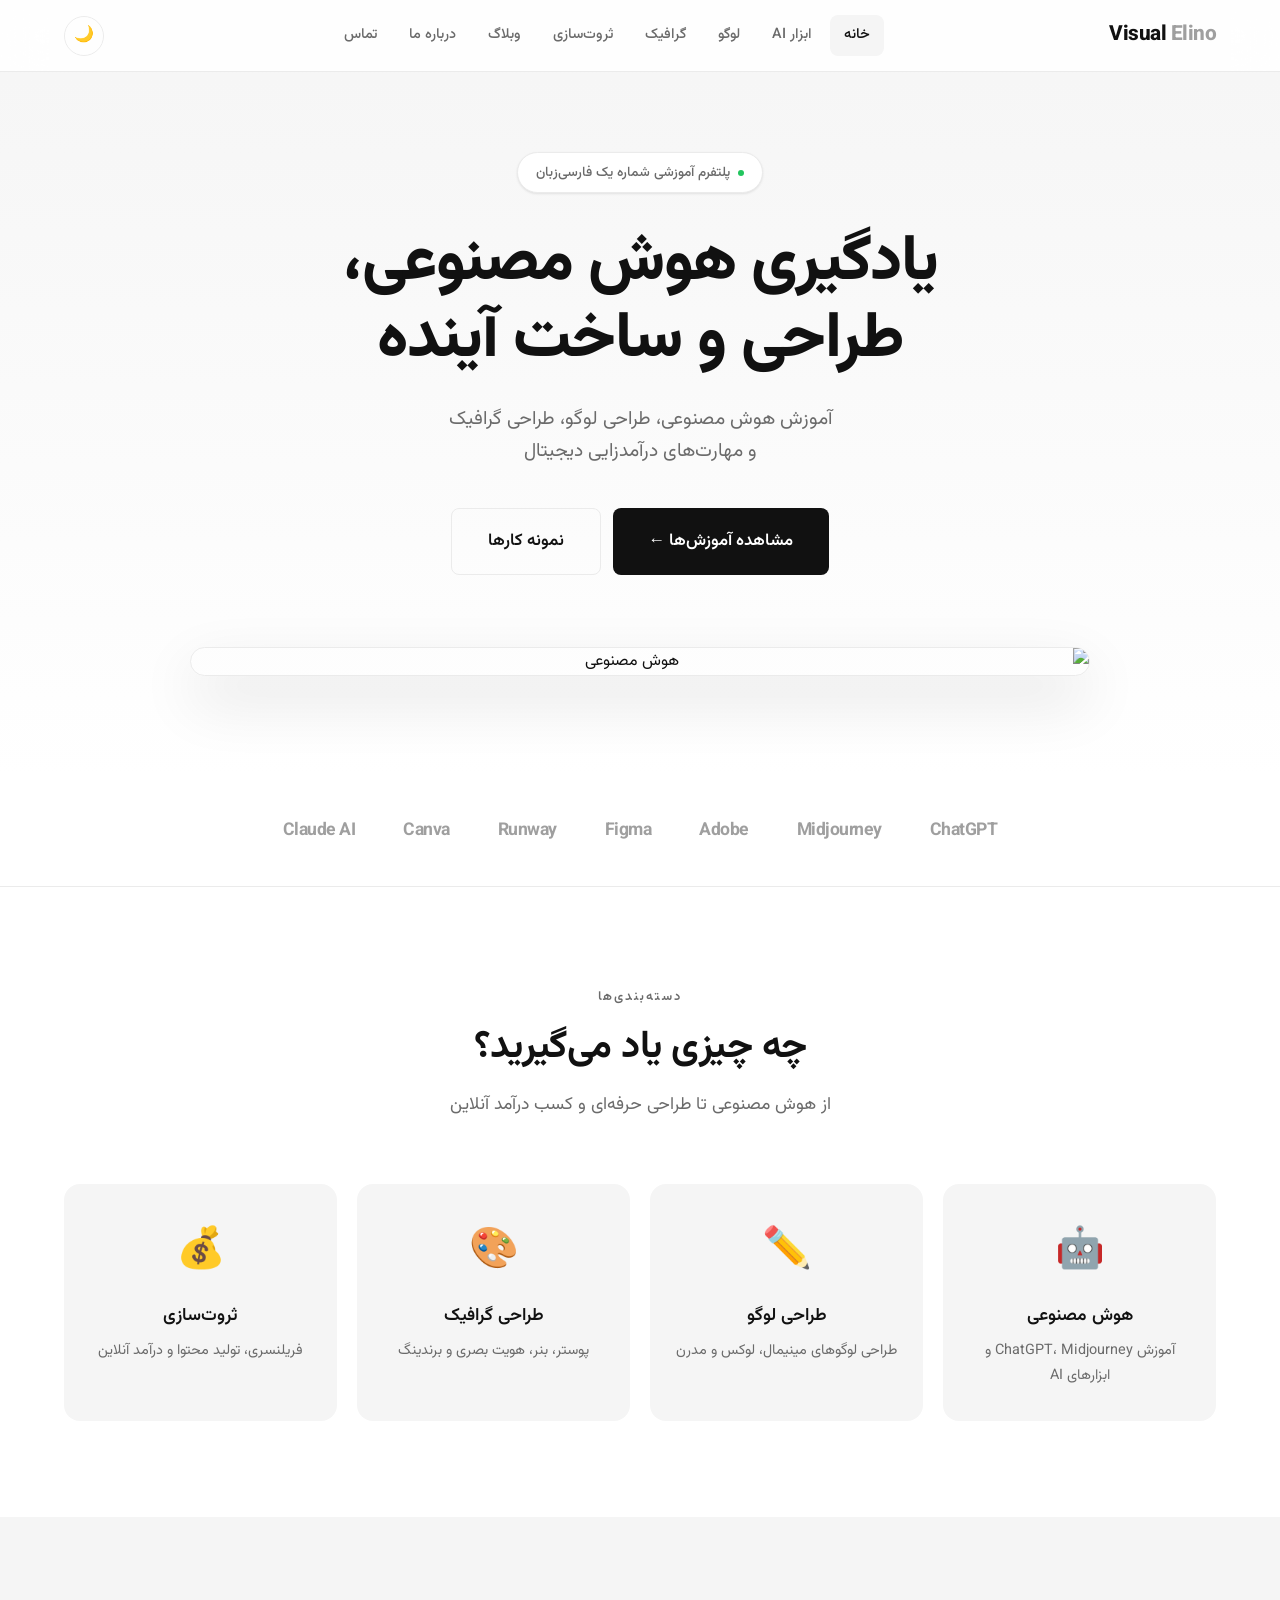
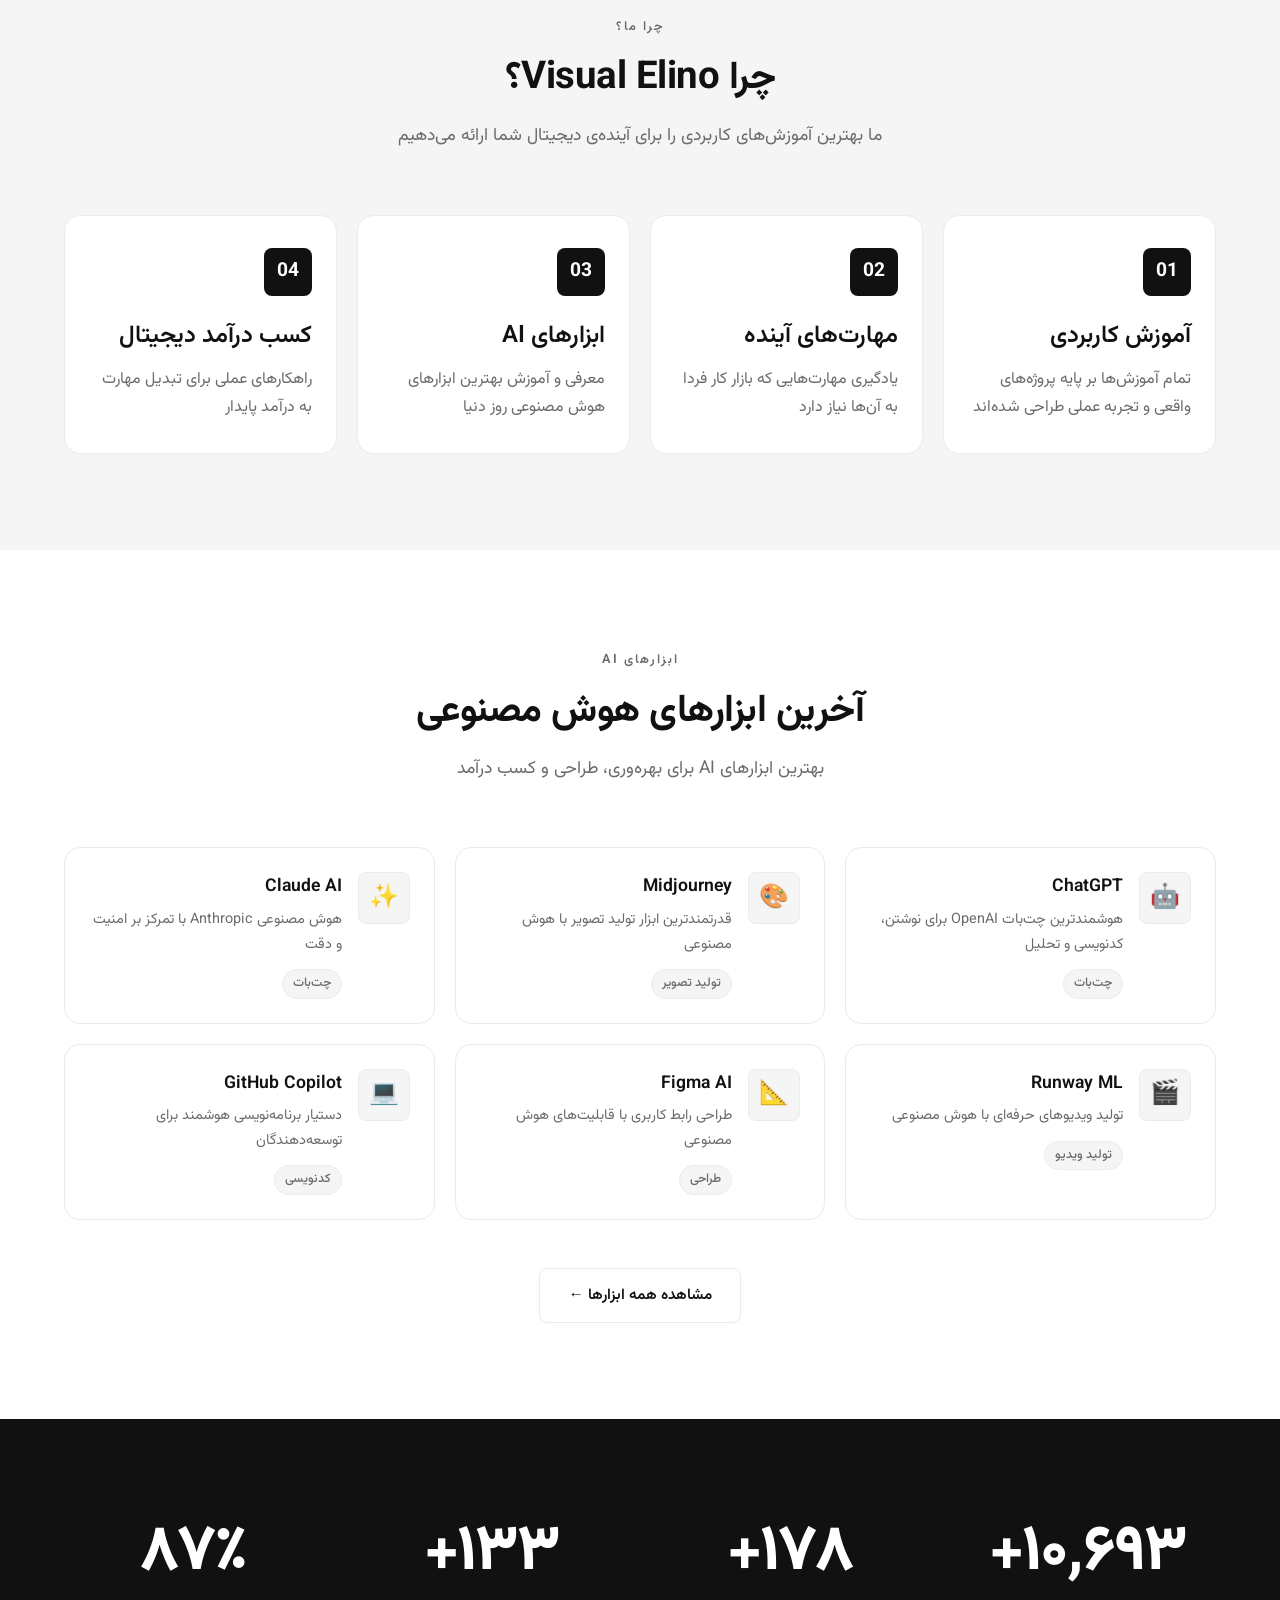
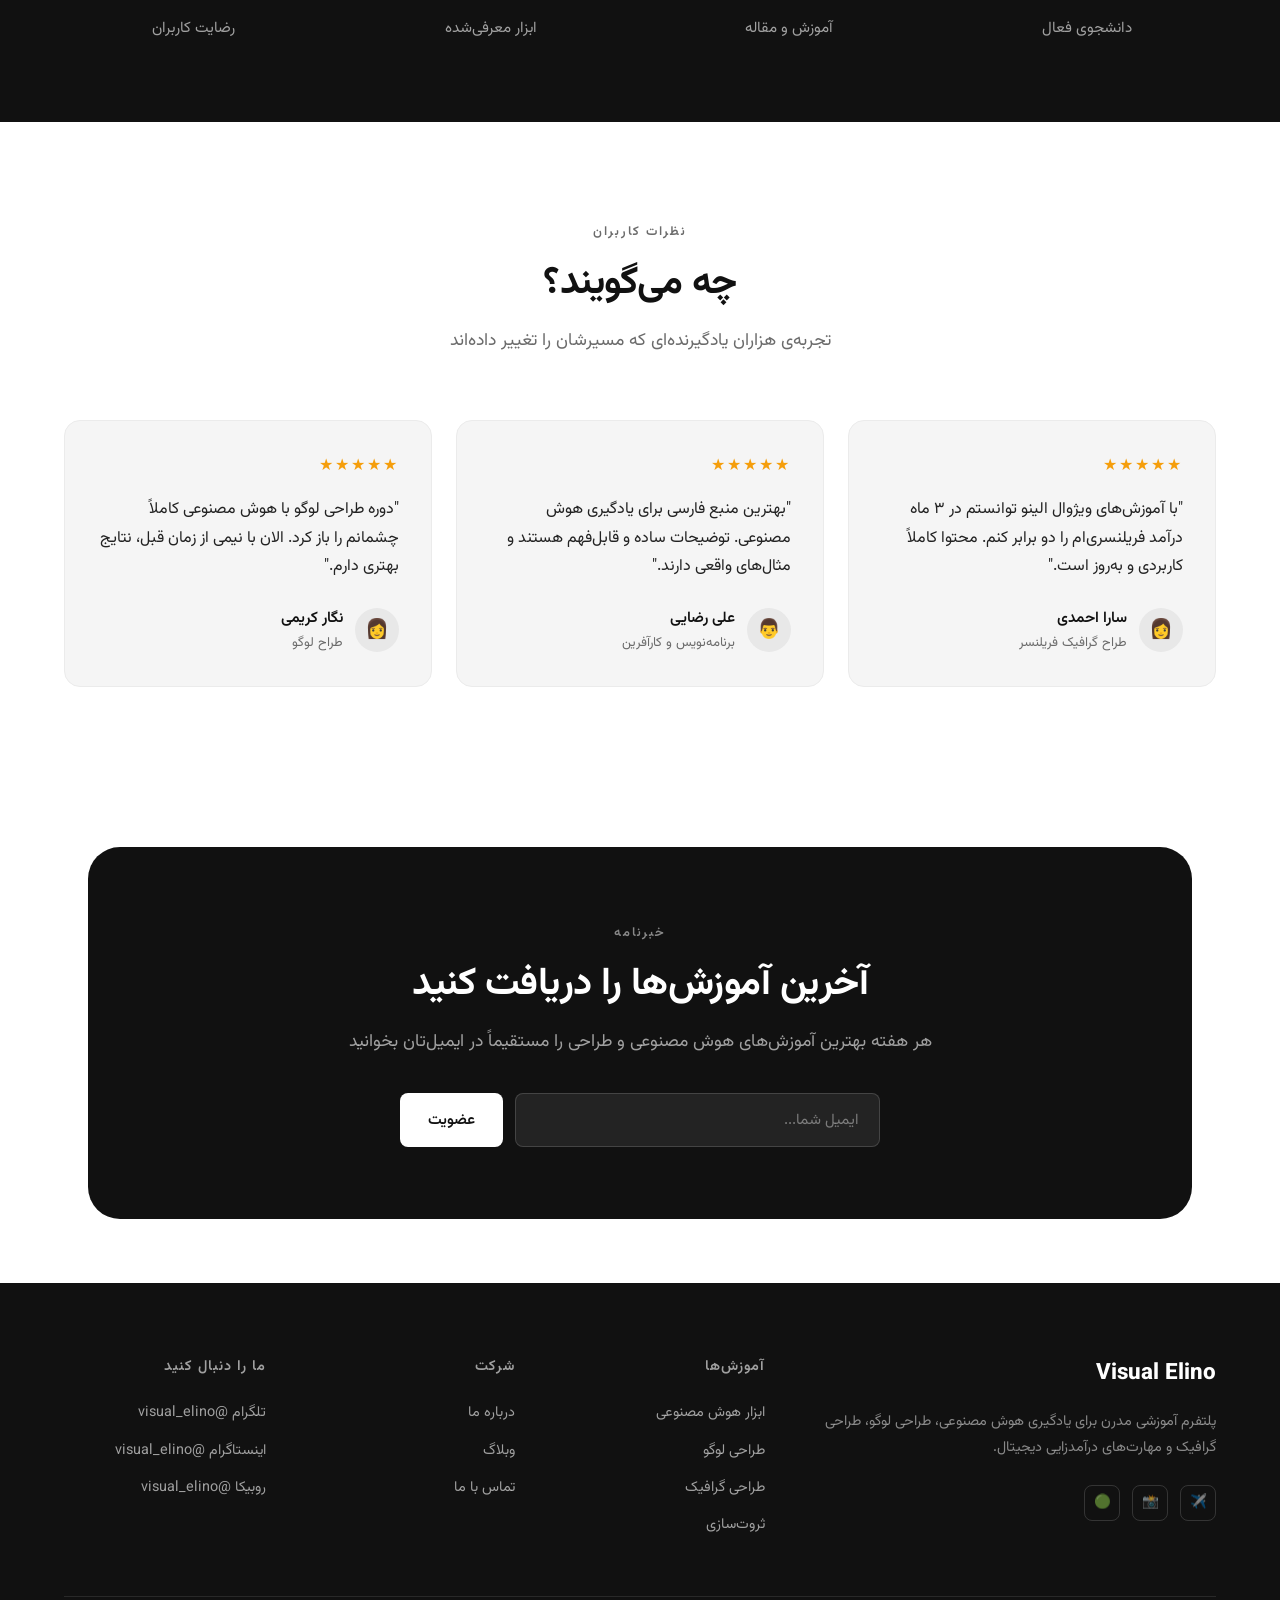
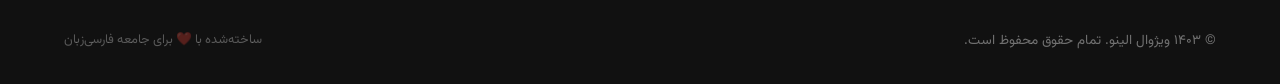
==== index.html @ aec25ddd "Update and rename style.html to index.html" ====
<!DOCTYPE html>
<html lang="fa" dir="rtl">
<head>
  <meta charset="UTF-8">
  <meta name="viewport" content="width=device-width, initial-scale=1.0">
  <title>ویژوال الینو | آموزش هوش مصنوعی، طراحی و کسب درآمد دیجیتال</title>
  <meta name="description" content="پلتفرم آموزشی ویژوال الینو برای یادگیری هوش مصنوعی، طراحی لوگو، طراحی گرافیک و مهارت‌های درآمدزایی دیجیتال">
  <link rel="stylesheet" href="style.css">
  <link rel="preconnect" href="https://fonts.googleapis.com">
  <link href="https://fonts.googleapis.com/css2?family=Vazirmatn:wght@300;400;500;600;700;800;900&display=swap" rel="stylesheet">
</head>
<body>

<!-- Loading Screen -->
<div id="loading-screen">
  <div class="loader-logo">Visual <span>Elino</span></div>
</div>

<!-- Navbar -->
<nav class="navbar">
  <div class="nav-container">
    <a href="index.html" class="nav-logo">Visual <span>Elino</span></a>
    <div class="nav-links">
      <a href="index.html">خانه</a>
      <a href="ai-tools.html">ابزار AI</a>
      <a href="logo-portfolio.html">لوگو</a>
      <a href="graphic-design.html">گرافیک</a>
      <a href="wealth.html">ثروت‌سازی</a>
      <a href="blog.html">وبلاگ</a>
      <a href="about.html">درباره ما</a>
      <a href="contact.html">تماس</a>
    </div>
    <div class="nav-actions">
      <button class="theme-toggle" title="تغییر تم">🌙</button>
      <button class="mobile-menu-btn" aria-label="منو">
        <span></span><span></span><span></span>
      </button>
    </div>
  </div>
</nav>
<div class="mobile-nav">
  <a href="index.html">🏠 خانه</a>
  <a href="ai-tools.html">🤖 ابزار هوش مصنوعی</a>
  <a href="logo-portfolio.html">🎨 پورتفولیو لوگو</a>
  <a href="graphic-design.html">🖼️ طراحی گرافیک</a>
  <a href="wealth.html">💰 ثروت‌سازی</a>
  <a href="blog.html">📝 وبلاگ</a>
  <a href="about.html">👥 درباره ما</a>
  <a href="contact.html">📬 تماس با ما</a>
</div>

<!-- Hero Section -->
<section class="hero">
  <div class="container">
    <div class="hero-badge fade-in">
      <span class="hero-badge-dot"></span>
      پلتفرم آموزشی شماره یک فارسی‌زبان
    </div>
    <h1 class="fade-in fade-in-delay-1">یادگیری هوش مصنوعی،<br>طراحی و ساخت آینده</h1>
    <p class="fade-in fade-in-delay-2">آموزش هوش مصنوعی، طراحی لوگو، طراحی گرافیک<br>و مهارت‌های درآمدزایی دیجیتال</p>
    <div class="hero-buttons fade-in fade-in-delay-3">
      <a href="ai-tools.html" class="btn btn-primary btn-lg">مشاهده آموزش‌ها ←</a>
      <a href="logo-portfolio.html" class="btn btn-outline btn-lg">نمونه کارها</a>
    </div>
    <div class="hero-image fade-in fade-in-delay-4">
      <img src="https://images.unsplash.com/photo-1677442135703-1787eea5ce01?w=900&q=80&auto=format&fit=crop" alt="هوش مصنوعی" loading="lazy">
    </div>
  </div>
</section>

<!-- Logos / Social Proof -->
<section style="padding: 40px 0; border-bottom: 1px solid var(--gray-border);">
  <div class="container">
    <div style="display:flex; gap:48px; align-items:center; justify-content:center; flex-wrap:wrap; opacity:0.4;">
      <span style="font-weight:700; font-size:1.1rem; letter-spacing:-0.5px;">ChatGPT</span>
      <span style="font-weight:700; font-size:1.1rem; letter-spacing:-0.5px;">Midjourney</span>
      <span style="font-weight:700; font-size:1.1rem; letter-spacing:-0.5px;">Adobe</span>
      <span style="font-weight:700; font-size:1.1rem; letter-spacing:-0.5px;">Figma</span>
      <span style="font-weight:700; font-size:1.1rem; letter-spacing:-0.5px;">Runway</span>
      <span style="font-weight:700; font-size:1.1rem; letter-spacing:-0.5px;">Canva</span>
      <span style="font-weight:700; font-size:1.1rem; letter-spacing:-0.5px;">Claude AI</span>
    </div>
  </div>
</section>

<!-- Featured Categories -->
<section class="section">
  <div class="container">
    <div class="section-header">
      <span class="section-label">دسته‌بندی‌ها</span>
      <h2>چه چیزی یاد می‌گیرید؟</h2>
      <p>از هوش مصنوعی تا طراحی حرفه‌ای و کسب درآمد آنلاین</p>
    </div>
    <div class="categories-grid">
      <a href="ai-tools.html" class="category-card fade-in">
        <div class="category-icon">🤖</div>
        <h3>هوش مصنوعی</h3>
        <p>آموزش ChatGPT، Midjourney و ابزارهای AI</p>
      </a>
      <a href="logo-portfolio.html" class="category-card fade-in fade-in-delay-1">
        <div class="category-icon">✏️</div>
        <h3>طراحی لوگو</h3>
        <p>طراحی لوگوهای مینیمال، لوکس و مدرن</p>
      </a>
      <a href="graphic-design.html" class="category-card fade-in fade-in-delay-2">
        <div class="category-icon">🎨</div>
        <h3>طراحی گرافیک</h3>
        <p>پوستر، بنر، هویت بصری و برندینگ</p>
      </a>
      <a href="wealth.html" class="category-card fade-in fade-in-delay-3">
        <div class="category-icon">💰</div>
        <h3>ثروت‌سازی</h3>
        <p>فریلنسری، تولید محتوا و درآمد آنلاین</p>
      </a>
    </div>
  </div>
</section>

<!-- Why Visual Elino -->
<section class="section features-section">
  <div class="container">
    <div class="section-header">
      <span class="section-label">چرا ما؟</span>
      <h2>چرا Visual Elino؟</h2>
      <p>ما بهترین آموزش‌های کاربردی را برای آینده‌ی دیجیتال شما ارائه می‌دهیم</p>
    </div>
    <div class="features-grid">
      <div class="feature-card fade-in">
        <div class="feature-num">01</div>
        <h3>آموزش کاربردی</h3>
        <p>تمام آموزش‌ها بر پایه پروژه‌های واقعی و تجربه عملی طراحی شده‌اند</p>
      </div>
      <div class="feature-card fade-in fade-in-delay-1">
        <div class="feature-num">02</div>
        <h3>مهارت‌های آینده</h3>
        <p>یادگیری مهارت‌هایی که بازار کار فردا به آن‌ها نیاز دارد</p>
      </div>
      <div class="feature-card fade-in fade-in-delay-2">
        <div class="feature-num">03</div>
        <h3>ابزارهای AI</h3>
        <p>معرفی و آموزش بهترین ابزارهای هوش مصنوعی روز دنیا</p>
      </div>
      <div class="feature-card fade-in fade-in-delay-3">
        <div class="feature-num">04</div>
        <h3>کسب درآمد دیجیتال</h3>
        <p>راهکارهای عملی برای تبدیل مهارت به درآمد پایدار</p>
      </div>
    </div>
  </div>
</section>

<!-- Latest AI Tools -->
<section class="section">
  <div class="container">
    <div class="section-header">
      <span class="section-label">ابزارهای AI</span>
      <h2>آخرین ابزارهای هوش مصنوعی</h2>
      <p>بهترین ابزارهای AI برای بهره‌وری، طراحی و کسب درآمد</p>
    </div>
    <div class="tools-grid">
      <div class="tool-card fade-in">
        <div class="tool-logo">🤖</div>
        <div class="tool-info">
          <h4>ChatGPT</h4>
          <p>هوشمندترین چت‌بات OpenAI برای نوشتن، کدنویسی و تحلیل</p>
          <span class="tool-tag">چت‌بات</span>
        </div>
      </div>
      <div class="tool-card fade-in fade-in-delay-1">
        <div class="tool-logo">🎨</div>
        <div class="tool-info">
          <h4>Midjourney</h4>
          <p>قدرتمندترین ابزار تولید تصویر با هوش مصنوعی</p>
          <span class="tool-tag">تولید تصویر</span>
        </div>
      </div>
      <div class="tool-card fade-in fade-in-delay-2">
        <div class="tool-logo">✨</div>
        <div class="tool-info">
          <h4>Claude AI</h4>
          <p>هوش مصنوعی Anthropic با تمرکز بر امنیت و دقت</p>
          <span class="tool-tag">چت‌بات</span>
        </div>
      </div>
      <div class="tool-card fade-in">
        <div class="tool-logo">🎬</div>
        <div class="tool-info">
          <h4>Runway ML</h4>
          <p>تولید ویدیوهای حرفه‌ای با هوش مصنوعی</p>
          <span class="tool-tag">تولید ویدیو</span>
        </div>
      </div>
      <div class="tool-card fade-in fade-in-delay-1">
        <div class="tool-logo">📐</div>
        <div class="tool-info">
          <h4>Figma AI</h4>
          <p>طراحی رابط کاربری با قابلیت‌های هوش مصنوعی</p>
          <span class="tool-tag">طراحی</span>
        </div>
      </div>
      <div class="tool-card fade-in fade-in-delay-2">
        <div class="tool-logo">💻</div>
        <div class="tool-info">
          <h4>GitHub Copilot</h4>
          <p>دستیار برنامه‌نویسی هوشمند برای توسعه‌دهندگان</p>
          <span class="tool-tag">کدنویسی</span>
        </div>
      </div>
    </div>
    <div class="text-center mt-48">
      <a href="ai-tools.html" class="btn btn-outline">مشاهده همه ابزارها ←</a>
    </div>
  </div>
</section>

<!-- Stats -->
<section class="stats-section">
  <div class="container">
    <div class="stats-grid">
      <div class="text-center fade-in">
        <div class="stat-number" data-count="12000" data-suffix="+">۰</div>
        <div class="stat-label">دانشجوی فعال</div>
      </div>
      <div class="text-center fade-in fade-in-delay-1">
        <div class="stat-number" data-count="200" data-suffix="+">۰</div>
        <div class="stat-label">آموزش و مقاله</div>
      </div>
      <div class="text-center fade-in fade-in-delay-2">
        <div class="stat-number" data-count="150" data-suffix="+">۰</div>
        <div class="stat-label">ابزار معرفی‌شده</div>
      </div>
      <div class="text-center fade-in fade-in-delay-3">
        <div class="stat-number" data-count="98" data-suffix="٪">۰</div>
        <div class="stat-label">رضایت کاربران</div>
      </div>
    </div>
  </div>
</section>

<!-- Testimonials -->
<section class="section">
  <div class="container">
    <div class="section-header">
      <span class="section-label">نظرات کاربران</span>
      <h2>چه می‌گویند؟</h2>
      <p>تجربه‌ی هزاران یادگیرنده‌ای که مسیرشان را تغییر داده‌اند</p>
    </div>
    <div class="testimonials-grid">
      <div class="testimonial-card fade-in">
        <div class="testimonial-stars">★★★★★</div>
        <p class="testimonial-text">"با آموزش‌های ویژوال الینو توانستم در ۳ ماه درآمد فریلنسری‌ام را دو برابر کنم. محتوا کاملاً کاربردی و به‌روز است."</p>
        <div class="testimonial-author">
          <div class="author-avatar">👩</div>
          <div>
            <div class="author-name">سارا احمدی</div>
            <div class="author-role">طراح گرافیک فریلنسر</div>
          </div>
        </div>
      </div>
      <div class="testimonial-card fade-in fade-in-delay-1">
        <div class="testimonial-stars">★★★★★</div>
        <p class="testimonial-text">"بهترین منبع فارسی برای یادگیری هوش مصنوعی. توضیحات ساده و قابل‌فهم هستند و مثال‌های واقعی دارند."</p>
        <div class="testimonial-author">
          <div class="author-avatar">👨</div>
          <div>
            <div class="author-name">علی رضایی</div>
            <div class="author-role">برنامه‌نویس و کارآفرین</div>
          </div>
        </div>
      </div>
      <div class="testimonial-card fade-in fade-in-delay-2">
        <div class="testimonial-stars">★★★★★</div>
        <p class="testimonial-text">"دوره طراحی لوگو با هوش مصنوعی کاملاً چشمانم را باز کرد. الان با نیمی از زمان قبل، نتایج بهتری دارم."</p>
        <div class="testimonial-author">
          <div class="author-avatar">👩</div>
          <div>
            <div class="author-name">نگار کریمی</div>
            <div class="author-role">طراح لوگو</div>
          </div>
        </div>
      </div>
    </div>
  </div>
</section>

<!-- Newsletter -->
<section class="section-sm">
  <div class="container">
    <div class="newsletter-section fade-in">
      <span class="section-label" style="color:rgba(255,255,255,0.5)">خبرنامه</span>
      <h2>آخرین آموزش‌ها را دریافت کنید</h2>
      <p>هر هفته بهترین آموزش‌های هوش مصنوعی و طراحی را مستقیماً در ایمیل‌تان بخوانید</p>
      <form class="newsletter-form">
        <input type="email" placeholder="ایمیل شما..." required>
        <button type="submit" class="btn">عضویت</button>
      </form>
    </div>
  </div>
</section>

<!-- Footer -->
<footer class="footer">
  <div class="container">
    <div class="footer-grid">
      <div class="footer-brand">
        <div class="footer-logo">Visual Elino</div>
        <p>پلتفرم آموزشی مدرن برای یادگیری هوش مصنوعی، طراحی لوگو، طراحی گرافیک و مهارت‌های درآمدزایی دیجیتال.</p>
        <div class="social-links" style="margin-top:24px">
          <a href="#" class="social-link" title="تلگرام">✈️</a>
          <a href="#" class="social-link" title="اینستاگرام">📸</a>
          <a href="#" class="social-link" title="روبیکا">🟢</a>
        </div>
      </div>
      <div class="footer-col">
        <h4>آموزش‌ها</h4>
        <ul>
          <li><a href="ai-tools.html">ابزار هوش مصنوعی</a></li>
          <li><a href="logo-portfolio.html">طراحی لوگو</a></li>
          <li><a href="graphic-design.html">طراحی گرافیک</a></li>
          <li><a href="wealth.html">ثروت‌سازی</a></li>
        </ul>
      </div>
      <div class="footer-col">
        <h4>شرکت</h4>
        <ul>
          <li><a href="about.html">درباره ما</a></li>
          <li><a href="blog.html">وبلاگ</a></li>
          <li><a href="contact.html">تماس با ما</a></li>
        </ul>
      </div>
      <div class="footer-col">
        <h4>ما را دنبال کنید</h4>
        <ul>
          <li><a href="#">تلگرام @visual_elino</a></li>
          <li><a href="#">اینستاگرام @visual_elino</a></li>
          <li><a href="#">روبیکا @visual_elino</a></li>
        </ul>
      </div>
    </div>
    <div class="footer-bottom">
      <p>© ۱۴۰۳ ویژوال الینو. تمام حقوق محفوظ است.</p>
      <p style="color:rgba(255,255,255,0.3); font-size:0.8rem">ساخته‌شده با ❤️ برای جامعه فارسی‌زبان</p>
    </div>
  </div>
</footer>

<button id="back-to-top" title="بازگشت به بالا">↑</button>

<script src="main.js"></script>
</body>
</html>
---- style.css ----
/* ========================================
   Visual Elino - Main Stylesheet
   RTL Persian Design
======================================== */

@import url('https://fonts.googleapis.com/css2?family=Vazirmatn:wght@100;200;300;400;500;600;700;800;900&display=swap');

/* ---- CSS Variables ---- */
:root {
  --white: #FFFFFF;
  --black: #111111;
  --dark: #222222;
  --gray-light: #F5F5F5;
  --gray-mid: #E8E8E8;
  --gray-text: #6B6B6B;
  --gray-border: #EBEBEB;
  --accent: #111111;
  --accent-hover: #333333;
  --radius-sm: 8px;
  --radius-md: 16px;
  --radius-lg: 24px;
  --radius-xl: 32px;
  --shadow-sm: 0 1px 3px rgba(0,0,0,0.06), 0 1px 2px rgba(0,0,0,0.04);
  --shadow-md: 0 4px 16px rgba(0,0,0,0.08), 0 2px 6px rgba(0,0,0,0.04);
  --shadow-lg: 0 12px 40px rgba(0,0,0,0.10), 0 4px 12px rgba(0,0,0,0.05);
  --shadow-xl: 0 24px 60px rgba(0,0,0,0.12);
  --transition: all 0.3s cubic-bezier(0.4, 0, 0.2, 1);
  --font: 'Vazirmatn', sans-serif;
  --nav-height: 72px;
}

/* Dark Mode */
[data-theme="dark"] {
  --white: #111111;
  --black: #FFFFFF;
  --dark: #F0F0F0;
  --gray-light: #1A1A1A;
  --gray-mid: #2A2A2A;
  --gray-text: #999999;
  --gray-border: #2A2A2A;
  --shadow-sm: 0 1px 3px rgba(0,0,0,0.3);
  --shadow-md: 0 4px 16px rgba(0,0,0,0.4);
  --shadow-lg: 0 12px 40px rgba(0,0,0,0.5);
}

/* ---- Reset & Base ---- */
*, *::before, *::after { box-sizing: border-box; margin: 0; padding: 0; }

html {
  font-size: 16px;
  scroll-behavior: smooth;
  direction: rtl;
}

body {
  font-family: var(--font);
  background: var(--white);
  color: var(--black);
  line-height: 1.7;
  overflow-x: hidden;
  transition: background 0.3s ease, color 0.3s ease;
}

img { max-width: 100%; height: auto; display: block; }
a { text-decoration: none; color: inherit; }
ul { list-style: none; }
button { cursor: pointer; font-family: var(--font); }
input, textarea { font-family: var(--font); }

/* ---- Loading Screen ---- */
#loading-screen {
  position: fixed; inset: 0;
  background: var(--white);
  display: flex; align-items: center; justify-content: center;
  z-index: 9999;
  transition: opacity 0.5s ease, visibility 0.5s ease;
}
#loading-screen.hidden { opacity: 0; visibility: hidden; }
.loader-logo {
  font-size: 1.8rem; font-weight: 800; letter-spacing: -1px;
  animation: pulse 1.2s ease-in-out infinite;
}
.loader-logo span { opacity: 0.3; }
@keyframes pulse { 0%,100%{opacity:1} 50%{opacity:0.4} }

/* ---- Scrollbar ---- */
::-webkit-scrollbar { width: 6px; }
::-webkit-scrollbar-track { background: var(--gray-light); }
::-webkit-scrollbar-thumb { background: #CCCCCC; border-radius: 3px; }
::-webkit-scrollbar-thumb:hover { background: #AAAAAA; }

/* ---- Typography ---- */
h1 { font-size: clamp(2.2rem, 5vw, 4rem); font-weight: 800; line-height: 1.2; letter-spacing: -1px; }
h2 { font-size: clamp(1.6rem, 3vw, 2.6rem); font-weight: 700; line-height: 1.3; letter-spacing: -0.5px; }
h3 { font-size: clamp(1.1rem, 2vw, 1.5rem); font-weight: 600; }
h4 { font-size: 1.1rem; font-weight: 600; }
p { color: var(--gray-text); }

/* ---- Layout ---- */
.container { max-width: 1200px; margin: 0 auto; padding: 0 24px; }
.section { padding: 96px 0; }
.section-sm { padding: 64px 0; }

.section-header { text-align: center; margin-bottom: 64px; }
.section-header h2 { margin-bottom: 16px; }
.section-header p { font-size: 1.1rem; max-width: 560px; margin: 0 auto; }

.section-label {
  display: inline-block; font-size: 0.8rem; font-weight: 600;
  text-transform: uppercase; letter-spacing: 2px;
  color: var(--gray-text); margin-bottom: 16px;
}

/* ---- Grid ---- */
.grid-2 { display: grid; grid-template-columns: repeat(2, 1fr); gap: 24px; }
.grid-3 { display: grid; grid-template-columns: repeat(3, 1fr); gap: 24px; }
.grid-4 { display: grid; grid-template-columns: repeat(4, 1fr); gap: 24px; }

/* ---- Buttons ---- */
.btn {
  display: inline-flex; align-items: center; gap: 8px;
  padding: 14px 28px; border-radius: var(--radius-sm);
  font-size: 0.95rem; font-weight: 600;
  border: none; transition: var(--transition);
  white-space: nowrap;
}
.btn-primary {
  background: var(--black); color: var(--white);
}
.btn-primary:hover { background: var(--accent-hover); transform: translateY(-1px); box-shadow: var(--shadow-md); }
.btn-secondary {
  background: var(--gray-light); color: var(--black);
  border: 1px solid var(--gray-border);
}
.btn-secondary:hover { background: var(--gray-mid); transform: translateY(-1px); }
.btn-outline {
  background: transparent; color: var(--black);
  border: 1.5px solid var(--gray-border);
}
.btn-outline:hover { border-color: var(--black); background: var(--gray-light); }
.btn-lg { padding: 18px 36px; font-size: 1.05rem; }
.btn-sm { padding: 10px 20px; font-size: 0.85rem; }

/* ---- Cards ---- */
.card {
  background: var(--white);
  border: 1px solid var(--gray-border);
  border-radius: var(--radius-md);
  overflow: hidden;
  transition: var(--transition);
  box-shadow: var(--shadow-sm);
}
.card:hover { transform: translateY(-4px); box-shadow: var(--shadow-lg); border-color: transparent; }
.card-body { padding: 28px; }
.card-img { width: 100%; aspect-ratio: 16/9; object-fit: cover; }
.card-img-square { width: 100%; aspect-ratio: 1/1; object-fit: cover; }

/* ---- Navigation ---- */
.navbar {
  position: fixed; top: 0; left: 0; right: 0;
  height: var(--nav-height);
  background: rgba(255,255,255,0.9);
  backdrop-filter: blur(20px);
  -webkit-backdrop-filter: blur(20px);
  border-bottom: 1px solid var(--gray-border);
  z-index: 1000;
  transition: var(--transition);
}
[data-theme="dark"] .navbar { background: rgba(17,17,17,0.9); }
.navbar.scrolled { box-shadow: var(--shadow-md); }

.nav-container {
  max-width: 1200px; margin: 0 auto; padding: 0 24px;
  height: 100%; display: flex; align-items: center; justify-content: space-between;
}
.nav-logo {
  font-size: 1.3rem; font-weight: 800; letter-spacing: -0.5px;
  color: var(--black);
}
.nav-logo span { opacity: 0.4; }

.nav-links {
  display: flex; align-items: center; gap: 4px;
}
.nav-links a {
  padding: 8px 14px; border-radius: var(--radius-sm);
  font-size: 0.9rem; font-weight: 500; color: var(--gray-text);
  transition: var(--transition);
}
.nav-links a:hover, .nav-links a.active { color: var(--black); background: var(--gray-light); }

.nav-actions { display: flex; align-items: center; gap: 12px; }

.theme-toggle {
  width: 40px; height: 40px;
  border-radius: 50%; border: 1px solid var(--gray-border);
  background: transparent; color: var(--black);
  display: flex; align-items: center; justify-content: center;
  font-size: 1rem; transition: var(--transition);
}
.theme-toggle:hover { background: var(--gray-light); }

.mobile-menu-btn {
  display: none; width: 40px; height: 40px;
  border-radius: var(--radius-sm); border: 1px solid var(--gray-border);
  background: transparent; color: var(--black);
  flex-direction: column; align-items: center; justify-content: center; gap: 5px;
}
.mobile-menu-btn span {
  width: 20px; height: 2px; background: var(--black);
  transition: var(--transition); display: block;
}
.mobile-menu-btn.active span:nth-child(1) { transform: rotate(45deg) translate(5px, 5px); }
.mobile-menu-btn.active span:nth-child(2) { opacity: 0; }
.mobile-menu-btn.active span:nth-child(3) { transform: rotate(-45deg) translate(5px, -5px); }

/* Mobile Nav */
.mobile-nav {
  display: none; position: fixed; top: var(--nav-height); left: 0; right: 0;
  background: var(--white); border-bottom: 1px solid var(--gray-border);
  padding: 20px 24px; z-index: 999;
  animation: slideDown 0.2s ease;
}
.mobile-nav.open { display: block; }
.mobile-nav a {
  display: block; padding: 14px 0;
  border-bottom: 1px solid var(--gray-border);
  font-size: 1rem; font-weight: 500; color: var(--black);
}
.mobile-nav a:last-child { border-bottom: none; }
@keyframes slideDown { from{opacity:0;transform:translateY(-10px)} to{opacity:1;transform:translateY(0)} }

/* ---- Hero ---- */
.hero {
  padding: calc(var(--nav-height) + 80px) 0 100px;
  text-align: center;
  background: linear-gradient(180deg, var(--gray-light) 0%, var(--white) 100%);
}
.hero-badge {
  display: inline-flex; align-items: center; gap: 8px;
  background: var(--white); border: 1px solid var(--gray-border);
  border-radius: 100px; padding: 8px 18px;
  font-size: 0.85rem; font-weight: 500; color: var(--gray-text);
  margin-bottom: 32px; box-shadow: var(--shadow-sm);
}
.hero-badge-dot { width: 6px; height: 6px; background: #22C55E; border-radius: 50%; }
.hero h1 { margin-bottom: 24px; max-width: 800px; margin-left: auto; margin-right: auto; }
.hero p { font-size: 1.2rem; max-width: 560px; margin: 0 auto 40px; }
.hero-buttons { display: flex; gap: 12px; justify-content: center; flex-wrap: wrap; }
.hero-image {
  margin-top: 72px; border-radius: var(--radius-xl);
  overflow: hidden; box-shadow: var(--shadow-xl);
  max-width: 900px; margin-left: auto; margin-right: auto;
  border: 1px solid var(--gray-border);
}
.hero-image img { width: 100%; }

/* ---- Categories ---- */
.categories-grid {
  display: grid; grid-template-columns: repeat(4, 1fr); gap: 20px;
}
.category-card {
  background: var(--gray-light);
  border-radius: var(--radius-md);
  padding: 32px 24px;
  text-align: center;
  transition: var(--transition);
  cursor: pointer;
  border: 1px solid transparent;
}
.category-card:hover {
  background: var(--black); color: var(--white);
  transform: translateY(-4px); box-shadow: var(--shadow-lg);
}
.category-card:hover p { color: rgba(255,255,255,0.6); }
.category-icon { font-size: 2.5rem; margin-bottom: 16px; }
.category-card h3 { margin-bottom: 8px; font-size: 1.1rem; }
.category-card p { font-size: 0.9rem; }

/* ---- Features ---- */
.features-section { background: var(--gray-light); }
.features-grid { display: grid; grid-template-columns: repeat(4, 1fr); gap: 20px; }
.feature-card {
  background: var(--white); border-radius: var(--radius-md); padding: 32px 24px;
  border: 1px solid var(--gray-border); transition: var(--transition);
}
.feature-card:hover { transform: translateY(-4px); box-shadow: var(--shadow-lg); }
.feature-num {
  width: 48px; height: 48px; border-radius: var(--radius-sm);
  background: var(--black); color: var(--white);
  display: flex; align-items: center; justify-content: center;
  font-size: 1.2rem; font-weight: 700; margin-bottom: 20px;
}
.feature-card h3 { margin-bottom: 10px; }

/* ---- AI Tools ---- */
.tools-grid { display: grid; grid-template-columns: repeat(3, 1fr); gap: 20px; }
.tool-card {
  background: var(--white); border: 1px solid var(--gray-border);
  border-radius: var(--radius-md); padding: 24px;
  display: flex; align-items: flex-start; gap: 16px;
  transition: var(--transition);
}
.tool-card:hover { transform: translateY(-3px); box-shadow: var(--shadow-lg); border-color: transparent; }
.tool-logo {
  width: 52px; height: 52px; border-radius: var(--radius-sm);
  object-fit: cover; flex-shrink: 0;
  background: var(--gray-light); border: 1px solid var(--gray-border);
  display: flex; align-items: center; justify-content: center;
  font-size: 1.5rem;
}
.tool-logo img { width: 100%; height: 100%; object-fit: cover; border-radius: var(--radius-sm); }
.tool-info { flex: 1; }
.tool-info h4 { margin-bottom: 6px; }
.tool-info p { font-size: 0.9rem; margin-bottom: 12px; }
.tool-tag {
  display: inline-block; padding: 3px 10px; border-radius: 100px;
  background: var(--gray-light); font-size: 0.78rem; font-weight: 500; color: var(--gray-text);
  border: 1px solid var(--gray-border);
}

/* ---- Stats ---- */
.stats-section {
  background: var(--black); color: var(--white); padding: 80px 0;
}
.stats-grid { display: grid; grid-template-columns: repeat(4, 1fr); gap: 40px; text-align: center; }
.stat-number { font-size: clamp(2.5rem, 5vw, 4rem); font-weight: 800; letter-spacing: -2px; }
.stat-label { font-size: 0.95rem; opacity: 0.6; margin-top: 8px; }

/* ---- Testimonials ---- */
.testimonials-grid { display: grid; grid-template-columns: repeat(3, 1fr); gap: 24px; }
.testimonial-card {
  background: var(--gray-light); border-radius: var(--radius-md); padding: 32px;
  border: 1px solid var(--gray-border); transition: var(--transition);
}
.testimonial-card:hover { background: var(--white); box-shadow: var(--shadow-lg); border-color: transparent; }
.testimonial-stars { color: #F59E0B; font-size: 1rem; margin-bottom: 16px; letter-spacing: 2px; }
.testimonial-text { font-size: 1rem; color: var(--dark); margin-bottom: 24px; line-height: 1.8; }
.testimonial-author { display: flex; align-items: center; gap: 12px; }
.author-avatar {
  width: 44px; height: 44px; border-radius: 50%; background: var(--gray-mid);
  display: flex; align-items: center; justify-content: center; font-size: 1.2rem;
  overflow: hidden; flex-shrink: 0;
}
.author-name { font-weight: 600; font-size: 0.95rem; color: var(--black); }
.author-role { font-size: 0.82rem; color: var(--gray-text); }

/* ---- Newsletter ---- */
.newsletter-section {
  background: var(--black); color: var(--white); border-radius: var(--radius-xl);
  padding: 72px 48px; text-align: center; margin: 0 24px;
}
.newsletter-section h2 { color: var(--white); margin-bottom: 16px; }
.newsletter-section p { color: rgba(255,255,255,0.6); margin-bottom: 36px; font-size: 1.1rem; }
.newsletter-form { display: flex; gap: 12px; max-width: 480px; margin: 0 auto; }
.newsletter-form input {
  flex: 1; padding: 14px 20px; border-radius: var(--radius-sm);
  border: 1px solid rgba(255,255,255,0.15); background: rgba(255,255,255,0.08);
  color: var(--white); font-size: 0.95rem; direction: rtl;
}
.newsletter-form input::placeholder { color: rgba(255,255,255,0.4); }
.newsletter-form input:focus { outline: none; border-color: rgba(255,255,255,0.4); }
.newsletter-form .btn { background: var(--white); color: var(--black); flex-shrink: 0; }
.newsletter-form .btn:hover { background: var(--gray-light); }

/* ---- Footer ---- */
.footer {
  background: var(--black); color: var(--white);
  padding: 72px 0 32px;
}
.footer-grid { display: grid; grid-template-columns: 2fr 1fr 1fr 1fr; gap: 48px; margin-bottom: 48px; }
.footer-brand p { color: rgba(255,255,255,0.5); margin-top: 16px; line-height: 1.8; font-size: 0.9rem; }
.footer-logo { font-size: 1.4rem; font-weight: 800; color: var(--white); }
.footer-col h4 { color: var(--white); margin-bottom: 20px; font-size: 0.9rem; opacity: 0.6; text-transform: uppercase; letter-spacing: 1px; }
.footer-col ul li { margin-bottom: 10px; }
.footer-col ul li a { color: rgba(255,255,255,0.6); font-size: 0.9rem; transition: var(--transition); }
.footer-col ul li a:hover { color: var(--white); }
.footer-bottom {
  border-top: 1px solid rgba(255,255,255,0.1);
  padding-top: 32px; display: flex; align-items: center; justify-content: space-between;
}
.footer-bottom p { color: rgba(255,255,255,0.4); font-size: 0.85rem; }
.social-links { display: flex; gap: 12px; }
.social-link {
  width: 36px; height: 36px; border-radius: var(--radius-sm);
  border: 1px solid rgba(255,255,255,0.15);
  display: flex; align-items: center; justify-content: center;
  color: rgba(255,255,255,0.6); font-size: 0.85rem; transition: var(--transition);
}
.social-link:hover { background: rgba(255,255,255,0.1); color: var(--white); }

/* ---- Back to Top ---- */
#back-to-top {
  position: fixed; bottom: 32px; left: 32px;
  width: 48px; height: 48px; border-radius: 50%;
  background: var(--black); color: var(--white);
  border: none; font-size: 1.2rem;
  display: flex; align-items: center; justify-content: center;
  box-shadow: var(--shadow-lg); opacity: 0; visibility: hidden;
  transition: var(--transition); z-index: 500;
}
#back-to-top.visible { opacity: 1; visibility: visible; }
#back-to-top:hover { transform: translateY(-3px); }

/* ---- Page Hero ---- */
.page-hero {
  padding: calc(var(--nav-height) + 60px) 0 60px;
  background: var(--gray-light); text-align: center;
  border-bottom: 1px solid var(--gray-border);
}
.page-hero h1 { margin-bottom: 16px; }
.page-hero p { font-size: 1.1rem; max-width: 560px; margin: 0 auto; }

/* ---- Search & Filter ---- */
.search-filter-bar {
  display: flex; gap: 16px; align-items: center;
  margin-bottom: 48px; flex-wrap: wrap;
}
.search-box {
  flex: 1; min-width: 240px;
  position: relative;
}
.search-box input {
  width: 100%; padding: 12px 20px 12px 48px;
  border-radius: var(--radius-sm); border: 1px solid var(--gray-border);
  background: var(--white); font-size: 0.95rem; color: var(--black);
  direction: rtl; transition: var(--transition);
}
.search-box input:focus { outline: none; border-color: var(--black); box-shadow: 0 0 0 3px rgba(0,0,0,0.06); }
.search-icon {
  position: absolute; left: 16px; top: 50%; transform: translateY(-50%);
  color: var(--gray-text); pointer-events: none;
}

.filter-tags { display: flex; gap: 8px; flex-wrap: wrap; }
.filter-tag {
  padding: 8px 18px; border-radius: 100px;
  border: 1px solid var(--gray-border); background: var(--white);
  font-size: 0.85rem; font-weight: 500; color: var(--gray-text);
  cursor: pointer; transition: var(--transition);
}
.filter-tag:hover, .filter-tag.active {
  background: var(--black); color: var(--white); border-color: var(--black);
}

/* ---- Portfolio Grid ---- */
.portfolio-grid { display: grid; grid-template-columns: repeat(3, 1fr); gap: 24px; }
.portfolio-card {
  background: var(--white); border: 1px solid var(--gray-border);
  border-radius: var(--radius-md); overflow: hidden; transition: var(--transition);
}
.portfolio-card:hover { transform: translateY(-4px); box-shadow: var(--shadow-lg); border-color: transparent; }
.portfolio-img {
  width: 100%; aspect-ratio: 4/3; object-fit: cover;
  background: var(--gray-light);
  display: flex; align-items: center; justify-content: center;
  font-size: 3rem;
}
.portfolio-img img { width: 100%; height: 100%; object-fit: cover; }
.portfolio-info { padding: 20px; }
.portfolio-info h4 { margin-bottom: 6px; }
.portfolio-meta { display: flex; gap: 8px; margin-top: 12px; flex-wrap: wrap; }
.portfolio-tag {
  padding: 3px 10px; border-radius: 100px;
  background: var(--gray-light); font-size: 0.78rem; color: var(--gray-text);
  border: 1px solid var(--gray-border);
}

/* ---- Masonry ---- */
.masonry {
  columns: 3; column-gap: 20px;
}
.masonry-item {
  break-inside: avoid; margin-bottom: 20px;
  border-radius: var(--radius-md); overflow: hidden;
  transition: var(--transition); cursor: pointer;
  border: 1px solid var(--gray-border);
}
.masonry-item:hover { transform: scale(1.02); box-shadow: var(--shadow-lg); }
.masonry-item img { width: 100%; display: block; }

/* ---- Blog ---- */
.blog-grid { display: grid; grid-template-columns: repeat(3, 1fr); gap: 24px; }
.blog-card {
  background: var(--white); border: 1px solid var(--gray-border);
  border-radius: var(--radius-md); overflow: hidden; transition: var(--transition);
}
.blog-card:hover { transform: translateY(-4px); box-shadow: var(--shadow-lg); border-color: transparent; }
.blog-img {
  width: 100%; aspect-ratio: 16/9; object-fit: cover;
  background: var(--gray-light); display: flex; align-items: center; justify-content: center;
  font-size: 2.5rem;
}
.blog-img img { width: 100%; height: 100%; object-fit: cover; }
.blog-body { padding: 24px; }
.blog-meta { display: flex; gap: 12px; align-items: center; margin-bottom: 12px; }
.blog-category {
  padding: 3px 10px; border-radius: 100px;
  background: var(--gray-light); font-size: 0.78rem; font-weight: 600; color: var(--gray-text);
}
.blog-date { font-size: 0.82rem; color: var(--gray-text); }
.blog-body h3 { margin-bottom: 8px; font-size: 1.1rem; }
.blog-read { font-size: 0.85rem; color: var(--gray-text); margin-top: 16px; }
.featured-blog {
  grid-column: 1 / -1; display: grid; grid-template-columns: 1fr 1fr; gap: 0;
  border-radius: var(--radius-md); overflow: hidden;
  border: 1px solid var(--gray-border);
}
.featured-blog .blog-img { aspect-ratio: auto; height: 100%; min-height: 280px; }
.featured-blog .blog-body { padding: 40px; display: flex; flex-direction: column; justify-content: center; }
.featured-blog h3 { font-size: 1.4rem; }

/* ---- Wealth Page ---- */
.wealth-card {
  background: var(--white); border: 1px solid var(--gray-border);
  border-radius: var(--radius-md); padding: 32px;
  transition: var(--transition);
}
.wealth-card:hover { transform: translateY(-4px); box-shadow: var(--shadow-lg); border-color: transparent; }
.wealth-icon { font-size: 2.2rem; margin-bottom: 20px; }
.wealth-card h3 { margin-bottom: 12px; }
.roadmap {
  position: relative; padding: 0;
}
.roadmap::before {
  content: ''; position: absolute; right: 23px; top: 0; bottom: 0;
  width: 2px; background: var(--gray-border);
}
.roadmap-item {
  display: flex; gap: 24px; margin-bottom: 40px; position: relative;
}
.roadmap-dot {
  width: 48px; height: 48px; border-radius: 50%;
  background: var(--white); border: 2px solid var(--gray-border);
  display: flex; align-items: center; justify-content: center;
  font-weight: 700; flex-shrink: 0; z-index: 1; font-size: 0.9rem;
  transition: var(--transition);
}
.roadmap-item:hover .roadmap-dot { background: var(--black); color: var(--white); border-color: var(--black); }
.roadmap-content { flex: 1; padding-top: 10px; }
.roadmap-content h4 { margin-bottom: 6px; }

/* ---- About ---- */
.team-grid { display: grid; grid-template-columns: repeat(4, 1fr); gap: 24px; }
.team-card {
  text-align: center; padding: 32px 20px;
  background: var(--gray-light); border-radius: var(--radius-md);
  transition: var(--transition); border: 1px solid transparent;
}
.team-card:hover { background: var(--white); border-color: var(--gray-border); box-shadow: var(--shadow-lg); }
.team-avatar {
  width: 80px; height: 80px; border-radius: 50%;
  background: var(--gray-mid); margin: 0 auto 16px;
  display: flex; align-items: center; justify-content: center;
  font-size: 2rem; overflow: hidden;
}
.team-card h3 { font-size: 1rem; margin-bottom: 4px; }
.team-role { font-size: 0.85rem; color: var(--gray-text); }
.social-cards { display: grid; grid-template-columns: repeat(3, 1fr); gap: 20px; }
.social-card {
  padding: 32px; border-radius: var(--radius-md);
  text-align: center; transition: var(--transition);
  cursor: pointer; border: 1px solid var(--gray-border);
}
.social-card:hover { transform: translateY(-4px); box-shadow: var(--shadow-lg); }
.social-card-telegram { background: linear-gradient(135deg, #2AABEE15, #2AABEE05); }
.social-card-instagram { background: linear-gradient(135deg, #E1306C15, #F7752505); }
.social-card-rubika { background: linear-gradient(135deg, #00C85015, #00C85005); }
.social-card-icon { font-size: 2.5rem; margin-bottom: 12px; }
.social-card h3 { margin-bottom: 6px; }
.social-handle { font-size: 0.9rem; color: var(--gray-text); margin-top: 8px; }

/* ---- Contact ---- */
.contact-grid { display: grid; grid-template-columns: 1fr 1.5fr; gap: 48px; align-items: start; }
.contact-info h2 { margin-bottom: 16px; }
.contact-info p { margin-bottom: 32px; }
.contact-cards { display: flex; flex-direction: column; gap: 16px; }
.contact-card {
  display: flex; align-items: center; gap: 16px;
  padding: 20px; border-radius: var(--radius-md);
  background: var(--gray-light); border: 1px solid var(--gray-border);
  transition: var(--transition);
}
.contact-card:hover { background: var(--white); box-shadow: var(--shadow-md); }
.contact-card-icon { font-size: 1.5rem; }
.contact-card-text h4 { font-size: 0.9rem; font-weight: 600; margin-bottom: 2px; }
.contact-card-text p { font-size: 0.85rem; }
.contact-form-card {
  background: var(--white); border: 1px solid var(--gray-border);
  border-radius: var(--radius-lg); padding: 40px;
  box-shadow: var(--shadow-sm);
}
.form-group { margin-bottom: 20px; }
.form-group label { display: block; font-size: 0.9rem; font-weight: 600; margin-bottom: 8px; }
.form-control {
  width: 100%; padding: 14px 16px;
  border-radius: var(--radius-sm); border: 1px solid var(--gray-border);
  background: var(--gray-light); color: var(--black); font-size: 0.95rem;
  direction: rtl; transition: var(--transition);
}
.form-control:focus { outline: none; border-color: var(--black); background: var(--white); box-shadow: 0 0 0 3px rgba(0,0,0,0.06); }
textarea.form-control { resize: vertical; min-height: 140px; }
.faq-list { display: flex; flex-direction: column; gap: 12px; }
.faq-item {
  border: 1px solid var(--gray-border); border-radius: var(--radius-md);
  overflow: hidden; transition: var(--transition);
}
.faq-question {
  display: flex; justify-content: space-between; align-items: center;
  padding: 20px 24px; cursor: pointer; font-weight: 600;
  background: var(--white); user-select: none;
}
.faq-question:hover { background: var(--gray-light); }
.faq-icon { font-size: 1.2rem; transition: var(--transition); flex-shrink: 0; }
.faq-item.open .faq-icon { transform: rotate(45deg); }
.faq-answer { padding: 0 24px; max-height: 0; overflow: hidden; transition: max-height 0.3s ease, padding 0.3s ease; }
.faq-item.open .faq-answer { max-height: 300px; padding: 0 24px 20px; }

/* ---- Animations ---- */
.fade-in { opacity: 0; transform: translateY(24px); transition: opacity 0.6s ease, transform 0.6s ease; }
.fade-in.visible { opacity: 1; transform: translateY(0); }
.fade-in-delay-1 { transition-delay: 0.1s; }
.fade-in-delay-2 { transition-delay: 0.2s; }
.fade-in-delay-3 { transition-delay: 0.3s; }
.fade-in-delay-4 { transition-delay: 0.4s; }

/* ---- Utility ---- */
.text-center { text-align: center; }
.mb-8 { margin-bottom: 8px; }
.mb-16 { margin-bottom: 16px; }
.mb-24 { margin-bottom: 24px; }
.mb-48 { margin-bottom: 48px; }
.mt-48 { margin-top: 48px; }
.gap-12 { gap: 12px; }
.flex { display: flex; }
.flex-center { display: flex; align-items: center; justify-content: center; }
.hidden { display: none !important; }
.sr-only { position: absolute; width: 1px; height: 1px; overflow: hidden; clip: rect(0,0,0,0); }

/* ---- Responsive ---- */
@media (max-width: 1024px) {
  .grid-4, .features-grid, .categories-grid, .stats-grid { grid-template-columns: repeat(2, 1fr); }
  .footer-grid { grid-template-columns: 1fr 1fr; }
  .team-grid { grid-template-columns: repeat(2, 1fr); }
  .masonry { columns: 2; }
  .tools-grid { grid-template-columns: repeat(2, 1fr); }
}

@media (max-width: 768px) {
  .nav-links { display: none; }
  .mobile-menu-btn { display: flex; }
  .hero { padding: calc(var(--nav-height) + 48px) 0 72px; }
  .grid-2, .grid-3, .portfolio-grid, .blog-grid, .testimonials-grid { grid-template-columns: 1fr; }
  .social-cards { grid-template-columns: 1fr; }
  .contact-grid { grid-template-columns: 1fr; }
  .footer-grid { grid-template-columns: 1fr; gap: 32px; }
  .featured-blog { grid-template-columns: 1fr; }
  .newsletter-form { flex-direction: column; }
  .newsletter-section { padding: 48px 24px; margin: 0 16px; }
  .masonry { columns: 1; }
  .tools-grid { grid-template-columns: 1fr; }
  .team-grid { grid-template-columns: repeat(2, 1fr); }
  .roadmap::before { right: 23px; }
  .stats-grid { grid-template-columns: repeat(2, 1fr); }
}

@media (max-width: 480px) {
  .hero-buttons { flex-direction: column; align-items: center; }
  .team-grid { grid-template-columns: 1fr; }
  .features-grid, .categories-grid { grid-template-columns: 1fr; }
}
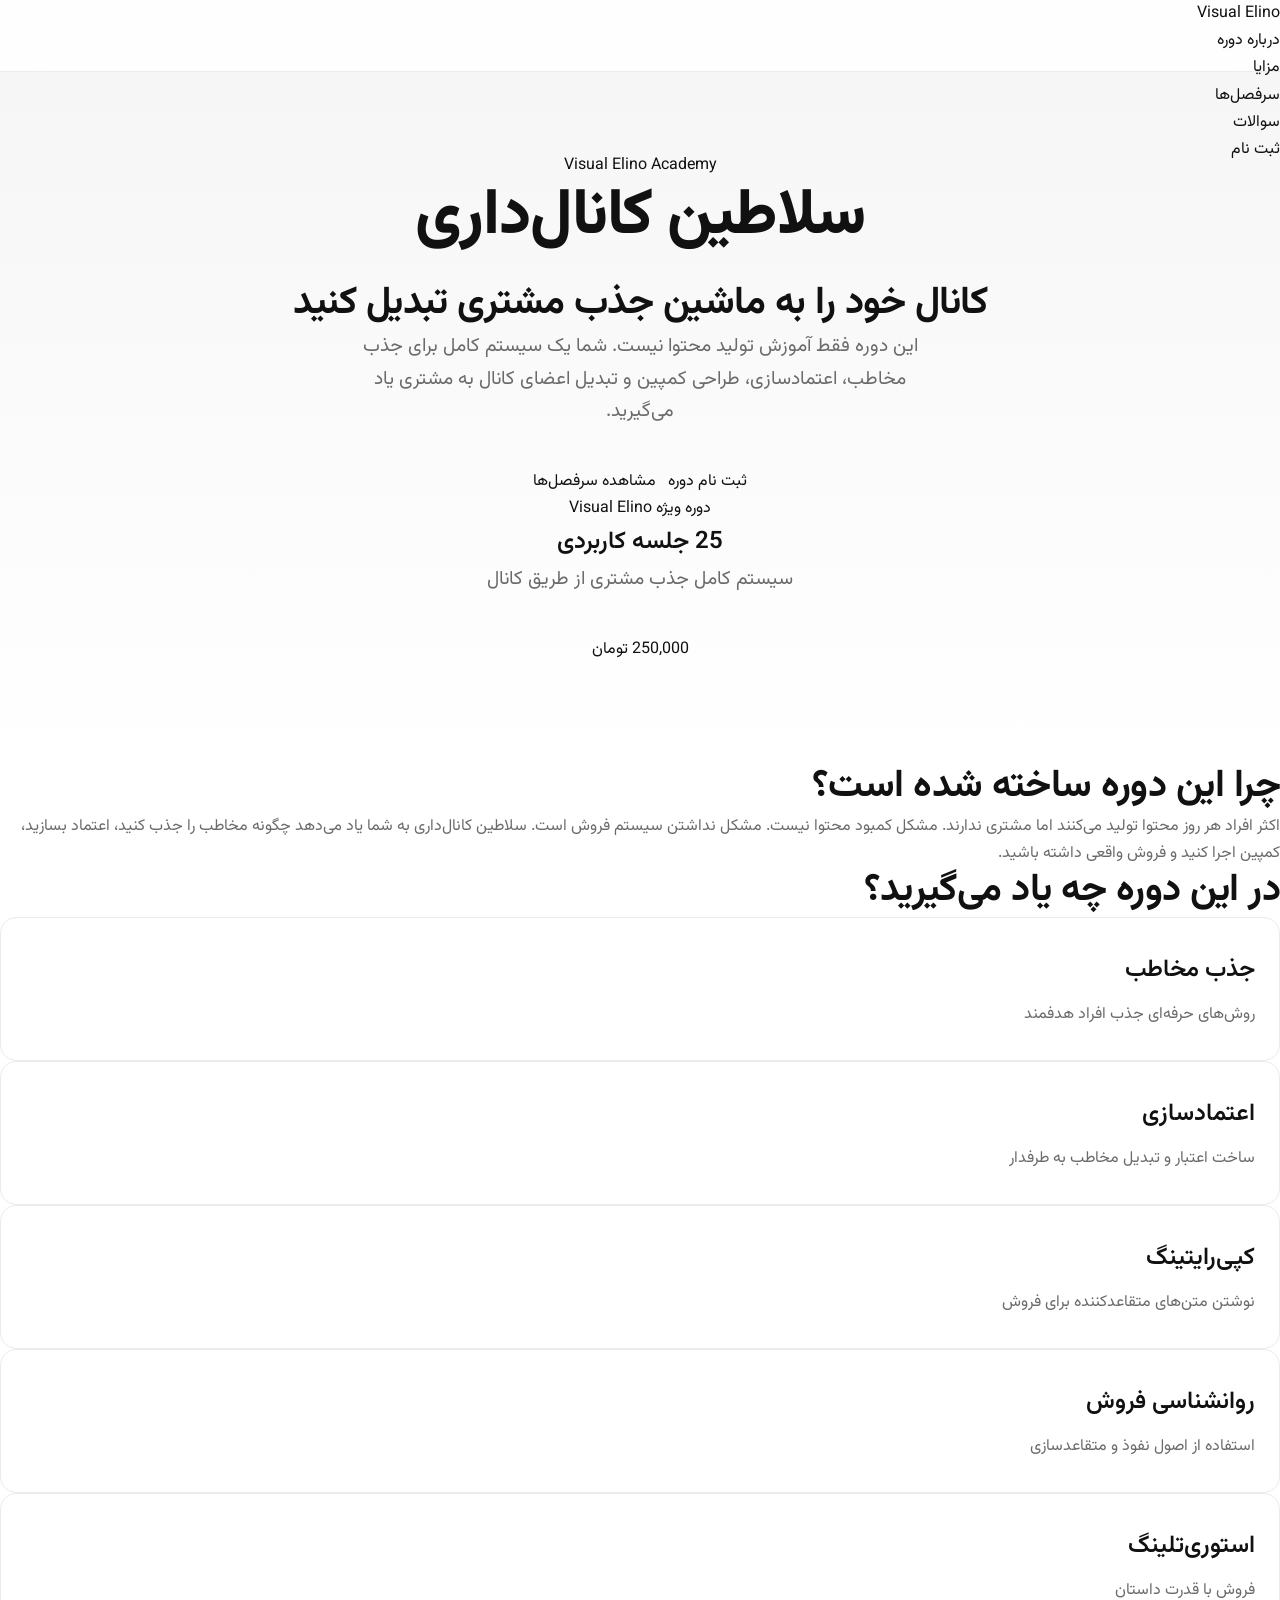
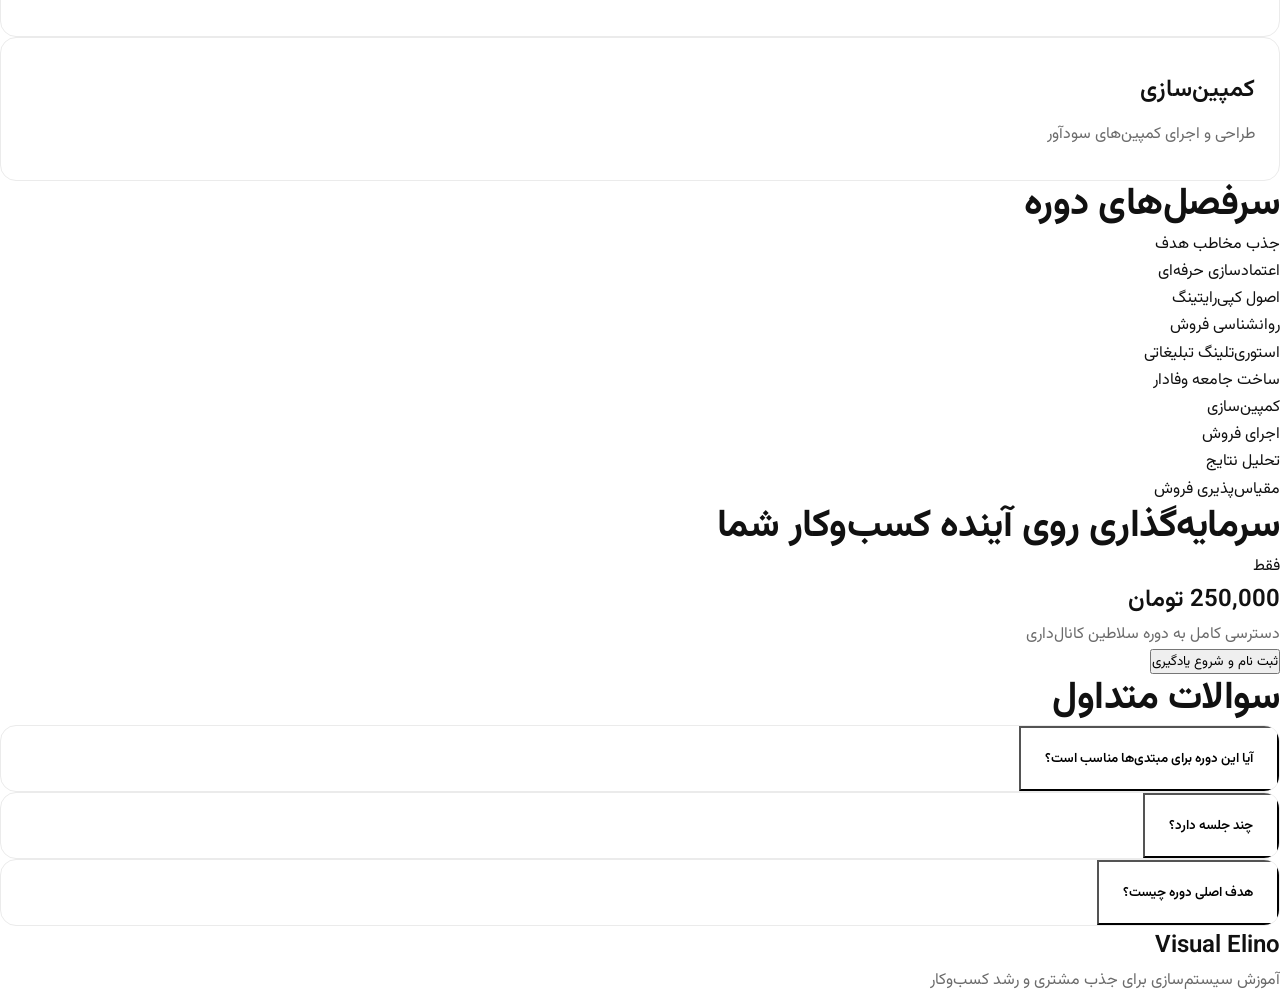
==== commit fc8f2aa4: "Update to slatin" ====
--- a/index.html
+++ b/index.html
@@ -1,351 +1,261 @@
 <!DOCTYPE html>
 <html lang="fa" dir="rtl">
 <head>
-  <meta charset="UTF-8">
-  <meta name="viewport" content="width=device-width, initial-scale=1.0">
-  <title>ویژوال الینو | آموزش هوش مصنوعی، طراحی و کسب درآمد دیجیتال</title>
-  <meta name="description" content="پلتفرم آموزشی ویژوال الینو برای یادگیری هوش مصنوعی، طراحی لوگو، طراحی گرافیک و مهارت‌های درآمدزایی دیجیتال">
-  <link rel="stylesheet" href="style.css">
-  <link rel="preconnect" href="https://fonts.googleapis.com">
-  <link href="https://fonts.googleapis.com/css2?family=Vazirmatn:wght@300;400;500;600;700;800;900&display=swap" rel="stylesheet">
+    <meta charset="UTF-8">
+    <meta name="viewport" content="width=device-width, initial-scale=1.0">
+    <title>Visual Elino | سلاطین کانال‌داری</title>
+
+    <link rel="stylesheet" href="style.css">
+
+    <link href="https://fonts.googleapis.com/css2?family=Vazirmatn:wght@300;400;500;600;700;800;900&display=swap" rel="stylesheet">
 </head>
 <body>
 
-<!-- Loading Screen -->
-<div id="loading-screen">
-  <div class="loader-logo">Visual <span>Elino</span></div>
-</div>
-
-<!-- Navbar -->
-<nav class="navbar">
-  <div class="nav-container">
-    <a href="index.html" class="nav-logo">Visual <span>Elino</span></a>
-    <div class="nav-links">
-      <a href="index.html">خانه</a>
-      <a href="ai-tools.html">ابزار AI</a>
-      <a href="logo-portfolio.html">لوگو</a>
-      <a href="graphic-design.html">گرافیک</a>
-      <a href="wealth.html">ثروت‌سازی</a>
-      <a href="blog.html">وبلاگ</a>
-      <a href="about.html">درباره ما</a>
-      <a href="contact.html">تماس</a>
-    </div>
-    <div class="nav-actions">
-      <button class="theme-toggle" title="تغییر تم">🌙</button>
-      <button class="mobile-menu-btn" aria-label="منو">
-        <span></span><span></span><span></span>
-      </button>
-    </div>
-  </div>
-</nav>
-<div class="mobile-nav">
-  <a href="index.html">🏠 خانه</a>
-  <a href="ai-tools.html">🤖 ابزار هوش مصنوعی</a>
-  <a href="logo-portfolio.html">🎨 پورتفولیو لوگو</a>
-  <a href="graphic-design.html">🖼️ طراحی گرافیک</a>
-  <a href="wealth.html">💰 ثروت‌سازی</a>
-  <a href="blog.html">📝 وبلاگ</a>
-  <a href="about.html">👥 درباره ما</a>
-  <a href="contact.html">📬 تماس با ما</a>
-</div>
-
-<!-- Hero Section -->
-<section class="hero">
-  <div class="container">
-    <div class="hero-badge fade-in">
-      <span class="hero-badge-dot"></span>
-      پلتفرم آموزشی شماره یک فارسی‌زبان
-    </div>
-    <h1 class="fade-in fade-in-delay-1">یادگیری هوش مصنوعی،<br>طراحی و ساخت آینده</h1>
-    <p class="fade-in fade-in-delay-2">آموزش هوش مصنوعی، طراحی لوگو، طراحی گرافیک<br>و مهارت‌های درآمدزایی دیجیتال</p>
-    <div class="hero-buttons fade-in fade-in-delay-3">
-      <a href="ai-tools.html" class="btn btn-primary btn-lg">مشاهده آموزش‌ها ←</a>
-      <a href="logo-portfolio.html" class="btn btn-outline btn-lg">نمونه کارها</a>
-    </div>
-    <div class="hero-image fade-in fade-in-delay-4">
-      <img src="https://images.unsplash.com/photo-1677442135703-1787eea5ce01?w=900&q=80&auto=format&fit=crop" alt="هوش مصنوعی" loading="lazy">
-    </div>
-  </div>
-</section>
-
-<!-- Logos / Social Proof -->
-<section style="padding: 40px 0; border-bottom: 1px solid var(--gray-border);">
-  <div class="container">
-    <div style="display:flex; gap:48px; align-items:center; justify-content:center; flex-wrap:wrap; opacity:0.4;">
-      <span style="font-weight:700; font-size:1.1rem; letter-spacing:-0.5px;">ChatGPT</span>
-      <span style="font-weight:700; font-size:1.1rem; letter-spacing:-0.5px;">Midjourney</span>
-      <span style="font-weight:700; font-size:1.1rem; letter-spacing:-0.5px;">Adobe</span>
-      <span style="font-weight:700; font-size:1.1rem; letter-spacing:-0.5px;">Figma</span>
-      <span style="font-weight:700; font-size:1.1rem; letter-spacing:-0.5px;">Runway</span>
-      <span style="font-weight:700; font-size:1.1rem; letter-spacing:-0.5px;">Canva</span>
-      <span style="font-weight:700; font-size:1.1rem; letter-spacing:-0.5px;">Claude AI</span>
-    </div>
-  </div>
-</section>
-
-<!-- Featured Categories -->
-<section class="section">
-  <div class="container">
-    <div class="section-header">
-      <span class="section-label">دسته‌بندی‌ها</span>
-      <h2>چه چیزی یاد می‌گیرید؟</h2>
-      <p>از هوش مصنوعی تا طراحی حرفه‌ای و کسب درآمد آنلاین</p>
-    </div>
-    <div class="categories-grid">
-      <a href="ai-tools.html" class="category-card fade-in">
-        <div class="category-icon">🤖</div>
-        <h3>هوش مصنوعی</h3>
-        <p>آموزش ChatGPT، Midjourney و ابزارهای AI</p>
-      </a>
-      <a href="logo-portfolio.html" class="category-card fade-in fade-in-delay-1">
-        <div class="category-icon">✏️</div>
-        <h3>طراحی لوگو</h3>
-        <p>طراحی لوگوهای مینیمال، لوکس و مدرن</p>
-      </a>
-      <a href="graphic-design.html" class="category-card fade-in fade-in-delay-2">
-        <div class="category-icon">🎨</div>
-        <h3>طراحی گرافیک</h3>
-        <p>پوستر، بنر، هویت بصری و برندینگ</p>
-      </a>
-      <a href="wealth.html" class="category-card fade-in fade-in-delay-3">
-        <div class="category-icon">💰</div>
-        <h3>ثروت‌سازی</h3>
-        <p>فریلنسری، تولید محتوا و درآمد آنلاین</p>
-      </a>
-    </div>
-  </div>
-</section>
-
-<!-- Why Visual Elino -->
-<section class="section features-section">
-  <div class="container">
-    <div class="section-header">
-      <span class="section-label">چرا ما؟</span>
-      <h2>چرا Visual Elino؟</h2>
-      <p>ما بهترین آموزش‌های کاربردی را برای آینده‌ی دیجیتال شما ارائه می‌دهیم</p>
-    </div>
-    <div class="features-grid">
-      <div class="feature-card fade-in">
-        <div class="feature-num">01</div>
-        <h3>آموزش کاربردی</h3>
-        <p>تمام آموزش‌ها بر پایه پروژه‌های واقعی و تجربه عملی طراحی شده‌اند</p>
-      </div>
-      <div class="feature-card fade-in fade-in-delay-1">
-        <div class="feature-num">02</div>
-        <h3>مهارت‌های آینده</h3>
-        <p>یادگیری مهارت‌هایی که بازار کار فردا به آن‌ها نیاز دارد</p>
-      </div>
-      <div class="feature-card fade-in fade-in-delay-2">
-        <div class="feature-num">03</div>
-        <h3>ابزارهای AI</h3>
-        <p>معرفی و آموزش بهترین ابزارهای هوش مصنوعی روز دنیا</p>
-      </div>
-      <div class="feature-card fade-in fade-in-delay-3">
-        <div class="feature-num">04</div>
-        <h3>کسب درآمد دیجیتال</h3>
-        <p>راهکارهای عملی برای تبدیل مهارت به درآمد پایدار</p>
-      </div>
-    </div>
-  </div>
-</section>
-
-<!-- Latest AI Tools -->
-<section class="section">
-  <div class="container">
-    <div class="section-header">
-      <span class="section-label">ابزارهای AI</span>
-      <h2>آخرین ابزارهای هوش مصنوعی</h2>
-      <p>بهترین ابزارهای AI برای بهره‌وری، طراحی و کسب درآمد</p>
-    </div>
-    <div class="tools-grid">
-      <div class="tool-card fade-in">
-        <div class="tool-logo">🤖</div>
-        <div class="tool-info">
-          <h4>ChatGPT</h4>
-          <p>هوشمندترین چت‌بات OpenAI برای نوشتن، کدنویسی و تحلیل</p>
-          <span class="tool-tag">چت‌بات</span>
-        </div>
-      </div>
-      <div class="tool-card fade-in fade-in-delay-1">
-        <div class="tool-logo">🎨</div>
-        <div class="tool-info">
-          <h4>Midjourney</h4>
-          <p>قدرتمندترین ابزار تولید تصویر با هوش مصنوعی</p>
-          <span class="tool-tag">تولید تصویر</span>
-        </div>
-      </div>
-      <div class="tool-card fade-in fade-in-delay-2">
-        <div class="tool-logo">✨</div>
-        <div class="tool-info">
-          <h4>Claude AI</h4>
-          <p>هوش مصنوعی Anthropic با تمرکز بر امنیت و دقت</p>
-          <span class="tool-tag">چت‌بات</span>
-        </div>
-      </div>
-      <div class="tool-card fade-in">
-        <div class="tool-logo">🎬</div>
-        <div class="tool-info">
-          <h4>Runway ML</h4>
-          <p>تولید ویدیوهای حرفه‌ای با هوش مصنوعی</p>
-          <span class="tool-tag">تولید ویدیو</span>
-        </div>
-      </div>
-      <div class="tool-card fade-in fade-in-delay-1">
-        <div class="tool-logo">📐</div>
-        <div class="tool-info">
-          <h4>Figma AI</h4>
-          <p>طراحی رابط کاربری با قابلیت‌های هوش مصنوعی</p>
-          <span class="tool-tag">طراحی</span>
-        </div>
-      </div>
-      <div class="tool-card fade-in fade-in-delay-2">
-        <div class="tool-logo">💻</div>
-        <div class="tool-info">
-          <h4>GitHub Copilot</h4>
-          <p>دستیار برنامه‌نویسی هوشمند برای توسعه‌دهندگان</p>
-          <span class="tool-tag">کدنویسی</span>
-        </div>
-      </div>
-    </div>
-    <div class="text-center mt-48">
-      <a href="ai-tools.html" class="btn btn-outline">مشاهده همه ابزارها ←</a>
-    </div>
-  </div>
-</section>
-
-<!-- Stats -->
-<section class="stats-section">
-  <div class="container">
-    <div class="stats-grid">
-      <div class="text-center fade-in">
-        <div class="stat-number" data-count="12000" data-suffix="+">۰</div>
-        <div class="stat-label">دانشجوی فعال</div>
-      </div>
-      <div class="text-center fade-in fade-in-delay-1">
-        <div class="stat-number" data-count="200" data-suffix="+">۰</div>
-        <div class="stat-label">آموزش و مقاله</div>
-      </div>
-      <div class="text-center fade-in fade-in-delay-2">
-        <div class="stat-number" data-count="150" data-suffix="+">۰</div>
-        <div class="stat-label">ابزار معرفی‌شده</div>
-      </div>
-      <div class="text-center fade-in fade-in-delay-3">
-        <div class="stat-number" data-count="98" data-suffix="٪">۰</div>
-        <div class="stat-label">رضایت کاربران</div>
-      </div>
-    </div>
-  </div>
-</section>
-
-<!-- Testimonials -->
-<section class="section">
-  <div class="container">
-    <div class="section-header">
-      <span class="section-label">نظرات کاربران</span>
-      <h2>چه می‌گویند؟</h2>
-      <p>تجربه‌ی هزاران یادگیرنده‌ای که مسیرشان را تغییر داده‌اند</p>
-    </div>
-    <div class="testimonials-grid">
-      <div class="testimonial-card fade-in">
-        <div class="testimonial-stars">★★★★★</div>
-        <p class="testimonial-text">"با آموزش‌های ویژوال الینو توانستم در ۳ ماه درآمد فریلنسری‌ام را دو برابر کنم. محتوا کاملاً کاربردی و به‌روز است."</p>
-        <div class="testimonial-author">
-          <div class="author-avatar">👩</div>
-          <div>
-            <div class="author-name">سارا احمدی</div>
-            <div class="author-role">طراح گرافیک فریلنسر</div>
-          </div>
-        </div>
-      </div>
-      <div class="testimonial-card fade-in fade-in-delay-1">
-        <div class="testimonial-stars">★★★★★</div>
-        <p class="testimonial-text">"بهترین منبع فارسی برای یادگیری هوش مصنوعی. توضیحات ساده و قابل‌فهم هستند و مثال‌های واقعی دارند."</p>
-        <div class="testimonial-author">
-          <div class="author-avatar">👨</div>
-          <div>
-            <div class="author-name">علی رضایی</div>
-            <div class="author-role">برنامه‌نویس و کارآفرین</div>
-          </div>
-        </div>
-      </div>
-      <div class="testimonial-card fade-in fade-in-delay-2">
-        <div class="testimonial-stars">★★★★★</div>
-        <p class="testimonial-text">"دوره طراحی لوگو با هوش مصنوعی کاملاً چشمانم را باز کرد. الان با نیمی از زمان قبل، نتایج بهتری دارم."</p>
-        <div class="testimonial-author">
-          <div class="author-avatar">👩</div>
-          <div>
-            <div class="author-name">نگار کریمی</div>
-            <div class="author-role">طراح لوگو</div>
-          </div>
-        </div>
-      </div>
-    </div>
-  </div>
-</section>
-
-<!-- Newsletter -->
-<section class="section-sm">
-  <div class="container">
-    <div class="newsletter-section fade-in">
-      <span class="section-label" style="color:rgba(255,255,255,0.5)">خبرنامه</span>
-      <h2>آخرین آموزش‌ها را دریافت کنید</h2>
-      <p>هر هفته بهترین آموزش‌های هوش مصنوعی و طراحی را مستقیماً در ایمیل‌تان بخوانید</p>
-      <form class="newsletter-form">
-        <input type="email" placeholder="ایمیل شما..." required>
-        <button type="submit" class="btn">عضویت</button>
-      </form>
-    </div>
-  </div>
-</section>
-
-<!-- Footer -->
-<footer class="footer">
-  <div class="container">
-    <div class="footer-grid">
-      <div class="footer-brand">
-        <div class="footer-logo">Visual Elino</div>
-        <p>پلتفرم آموزشی مدرن برای یادگیری هوش مصنوعی، طراحی لوگو، طراحی گرافیک و مهارت‌های درآمدزایی دیجیتال.</p>
-        <div class="social-links" style="margin-top:24px">
-          <a href="#" class="social-link" title="تلگرام">✈️</a>
-          <a href="#" class="social-link" title="اینستاگرام">📸</a>
-          <a href="#" class="social-link" title="روبیکا">🟢</a>
-        </div>
-      </div>
-      <div class="footer-col">
-        <h4>آموزش‌ها</h4>
-        <ul>
-          <li><a href="ai-tools.html">ابزار هوش مصنوعی</a></li>
-          <li><a href="logo-portfolio.html">طراحی لوگو</a></li>
-          <li><a href="graphic-design.html">طراحی گرافیک</a></li>
-          <li><a href="wealth.html">ثروت‌سازی</a></li>
-        </ul>
-      </div>
-      <div class="footer-col">
-        <h4>شرکت</h4>
-        <ul>
-          <li><a href="about.html">درباره ما</a></li>
-          <li><a href="blog.html">وبلاگ</a></li>
-          <li><a href="contact.html">تماس با ما</a></li>
-        </ul>
-      </div>
-      <div class="footer-col">
-        <h4>ما را دنبال کنید</h4>
-        <ul>
-          <li><a href="#">تلگرام @visual_elino</a></li>
-          <li><a href="#">اینستاگرام @visual_elino</a></li>
-          <li><a href="#">روبیکا @visual_elino</a></li>
-        </ul>
-      </div>
-    </div>
-    <div class="footer-bottom">
-      <p>© ۱۴۰۳ ویژوال الینو. تمام حقوق محفوظ است.</p>
-      <p style="color:rgba(255,255,255,0.3); font-size:0.8rem">ساخته‌شده با ❤️ برای جامعه فارسی‌زبان</p>
-    </div>
-  </div>
-</footer>
-
-<button id="back-to-top" title="بازگشت به بالا">↑</button>
-
-<script src="main.js"></script>
+    <div class="cursor"></div>
+
+    <header>
+        <nav class="navbar">
+            <div class="logo">
+                Visual Elino
+            </div>
+
+            <ul>
+                <li><a href="#about">درباره دوره</a></li>
+                <li><a href="#features">مزایا</a></li>
+                <li><a href="#curriculum">سرفصل‌ها</a></li>
+                <li><a href="#faq">سوالات</a></li>
+            </ul>
+
+            <a href="#price" class="nav-btn">ثبت نام</a>
+        </nav>
+    </header>
+
+    <section class="hero">
+
+        <div class="hero-content">
+
+            <span class="badge">
+                Visual Elino Academy
+            </span>
+
+            <h1>
+                سلاطین کانال‌داری
+            </h1>
+
+            <h2>
+                کانال خود را به ماشین جذب مشتری تبدیل کنید
+            </h2>
+
+            <p>
+                این دوره فقط آموزش تولید محتوا نیست.
+                شما یک سیستم کامل برای جذب مخاطب، اعتمادسازی،
+                طراحی کمپین و تبدیل اعضای کانال به مشتری یاد می‌گیرید.
+            </p>
+
+            <div class="hero-buttons">
+                <a href="#price" class="primary-btn">
+                    ثبت نام دوره
+                </a>
+
+                <a href="#curriculum" class="secondary-btn">
+                    مشاهده سرفصل‌ها
+                </a>
+            </div>
+
+        </div>
+
+        <div class="hero-card">
+
+            <div class="course-card">
+
+                <span>دوره ویژه Visual Elino</span>
+
+                <h3>
+                    25 جلسه کاربردی
+                </h3>
+
+                <p>
+                    سیستم کامل جذب مشتری از طریق کانال
+                </p>
+
+                <div class="price-box">
+                    250,000 تومان
+                </div>
+
+            </div>
+
+        </div>
+
+    </section>
+
+    <section id="about" class="about">
+
+        <h2>چرا این دوره ساخته شده است؟</h2>
+
+        <p>
+            اکثر افراد هر روز محتوا تولید می‌کنند اما مشتری ندارند.
+            مشکل کمبود محتوا نیست.
+            مشکل نداشتن سیستم فروش است.
+
+            سلاطین کانال‌داری به شما یاد می‌دهد چگونه
+            مخاطب را جذب کنید، اعتماد بسازید،
+            کمپین اجرا کنید و فروش واقعی داشته باشید.
+        </p>
+
+    </section>
+
+    <section id="features" class="features">
+
+        <h2>
+            در این دوره چه یاد می‌گیرید؟
+        </h2>
+
+        <div class="feature-grid">
+
+            <div class="feature-card">
+                <h3>جذب مخاطب</h3>
+                <p>
+                    روش‌های حرفه‌ای جذب افراد هدفمند
+                </p>
+            </div>
+
+            <div class="feature-card">
+                <h3>اعتمادسازی</h3>
+                <p>
+                    ساخت اعتبار و تبدیل مخاطب به طرفدار
+                </p>
+            </div>
+
+            <div class="feature-card">
+                <h3>کپی‌رایتینگ</h3>
+                <p>
+                    نوشتن متن‌های متقاعدکننده برای فروش
+                </p>
+            </div>
+
+            <div class="feature-card">
+                <h3>روانشناسی فروش</h3>
+                <p>
+                    استفاده از اصول نفوذ و متقاعدسازی
+                </p>
+            </div>
+
+            <div class="feature-card">
+                <h3>استوری‌تلینگ</h3>
+                <p>
+                    فروش با قدرت داستان
+                </p>
+            </div>
+
+            <div class="feature-card">
+                <h3>کمپین‌سازی</h3>
+                <p>
+                    طراحی و اجرای کمپین‌های سودآور
+                </p>
+            </div>
+
+        </div>
+
+    </section>
+
+    <section id="curriculum" class="curriculum">
+
+        <h2>
+            سرفصل‌های دوره
+        </h2>
+
+        <div class="timeline">
+
+            <div class="item">جذب مخاطب هدف</div>
+            <div class="item">اعتمادسازی حرفه‌ای</div>
+            <div class="item">اصول کپی‌رایتینگ</div>
+            <div class="item">روانشناسی فروش</div>
+            <div class="item">استوری‌تلینگ تبلیغاتی</div>
+            <div class="item">ساخت جامعه وفادار</div>
+            <div class="item">کمپین‌سازی</div>
+            <div class="item">اجرای فروش</div>
+            <div class="item">تحلیل نتایج</div>
+            <div class="item">مقیاس‌پذیری فروش</div>
+
+        </div>
+
+    </section>
+
+    <section id="price" class="pricing">
+
+        <h2>
+            سرمایه‌گذاری روی آینده کسب‌وکار شما
+        </h2>
+
+        <div class="pricing-card">
+
+            <span>فقط</span>
+
+            <h3>
+                250,000 تومان
+            </h3>
+
+            <p>
+                دسترسی کامل به دوره سلاطین کانال‌داری
+            </p>
+
+            <button>
+                ثبت نام و شروع یادگیری
+            </button>
+
+        </div>
+
+    </section>
+
+    <section id="faq" class="faq">
+
+        <h2>
+            سوالات متداول
+        </h2>
+
+        <div class="faq-item">
+            <button class="faq-question">
+                آیا این دوره برای مبتدی‌ها مناسب است؟
+            </button>
+
+            <div class="faq-answer">
+                بله، دوره از پایه تا پیشرفته طراحی شده است.
+            </div>
+        </div>
+
+        <div class="faq-item">
+            <button class="faq-question">
+                چند جلسه دارد؟
+            </button>
+
+            <div class="faq-answer">
+                25 جلسه کاربردی و کاملاً عملی.
+            </div>
+        </div>
+
+        <div class="faq-item">
+            <button class="faq-question">
+                هدف اصلی دوره چیست؟
+            </button>
+
+            <div class="faq-answer">
+                تبدیل کانال به سیستم جذب مشتری و فروش.
+            </div>
+        </div>
+
+    </section>
+
+    <footer>
+
+        <h3>Visual Elino</h3>
+
+        <p>
+            آموزش سیستم‌سازی برای جذب مشتری و رشد کسب‌وکار
+        </p>
+
+    </footer>
+
+    <script src="script.js"></script>
+
 </body>
 </html>
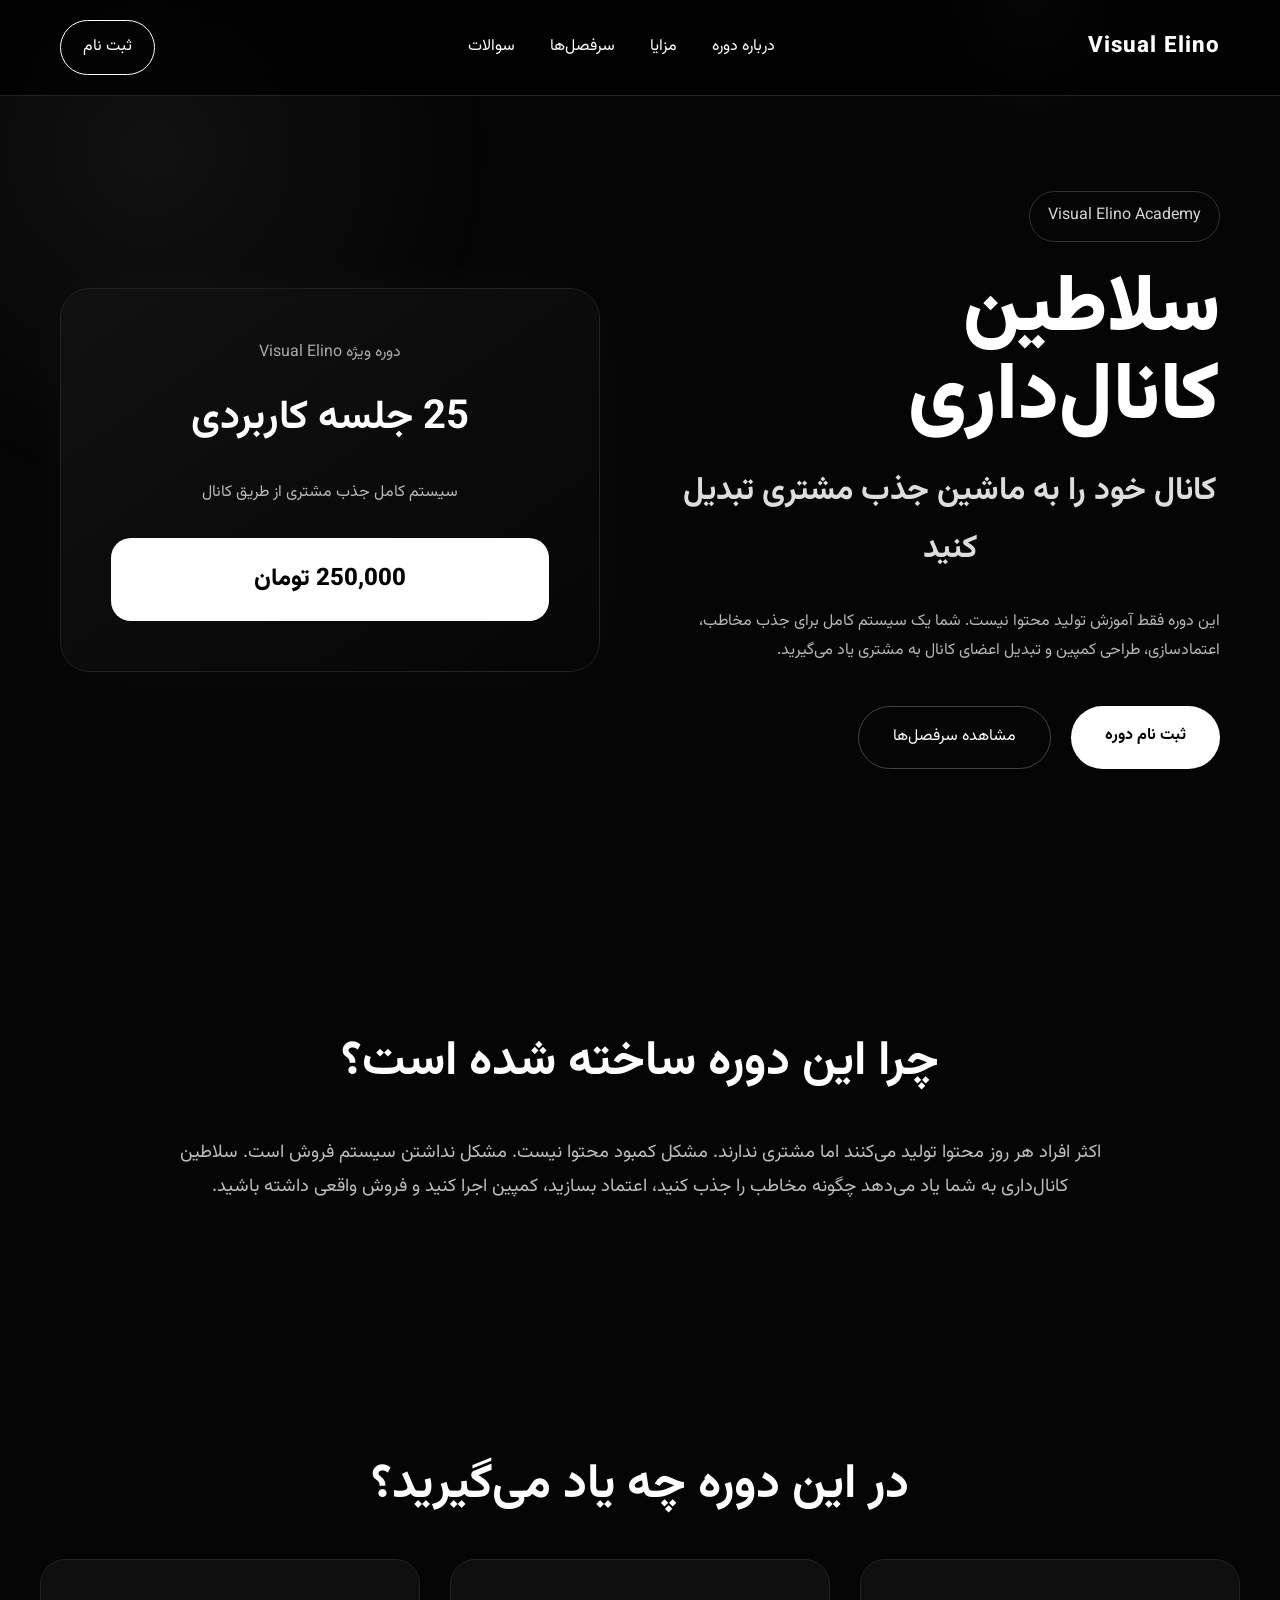
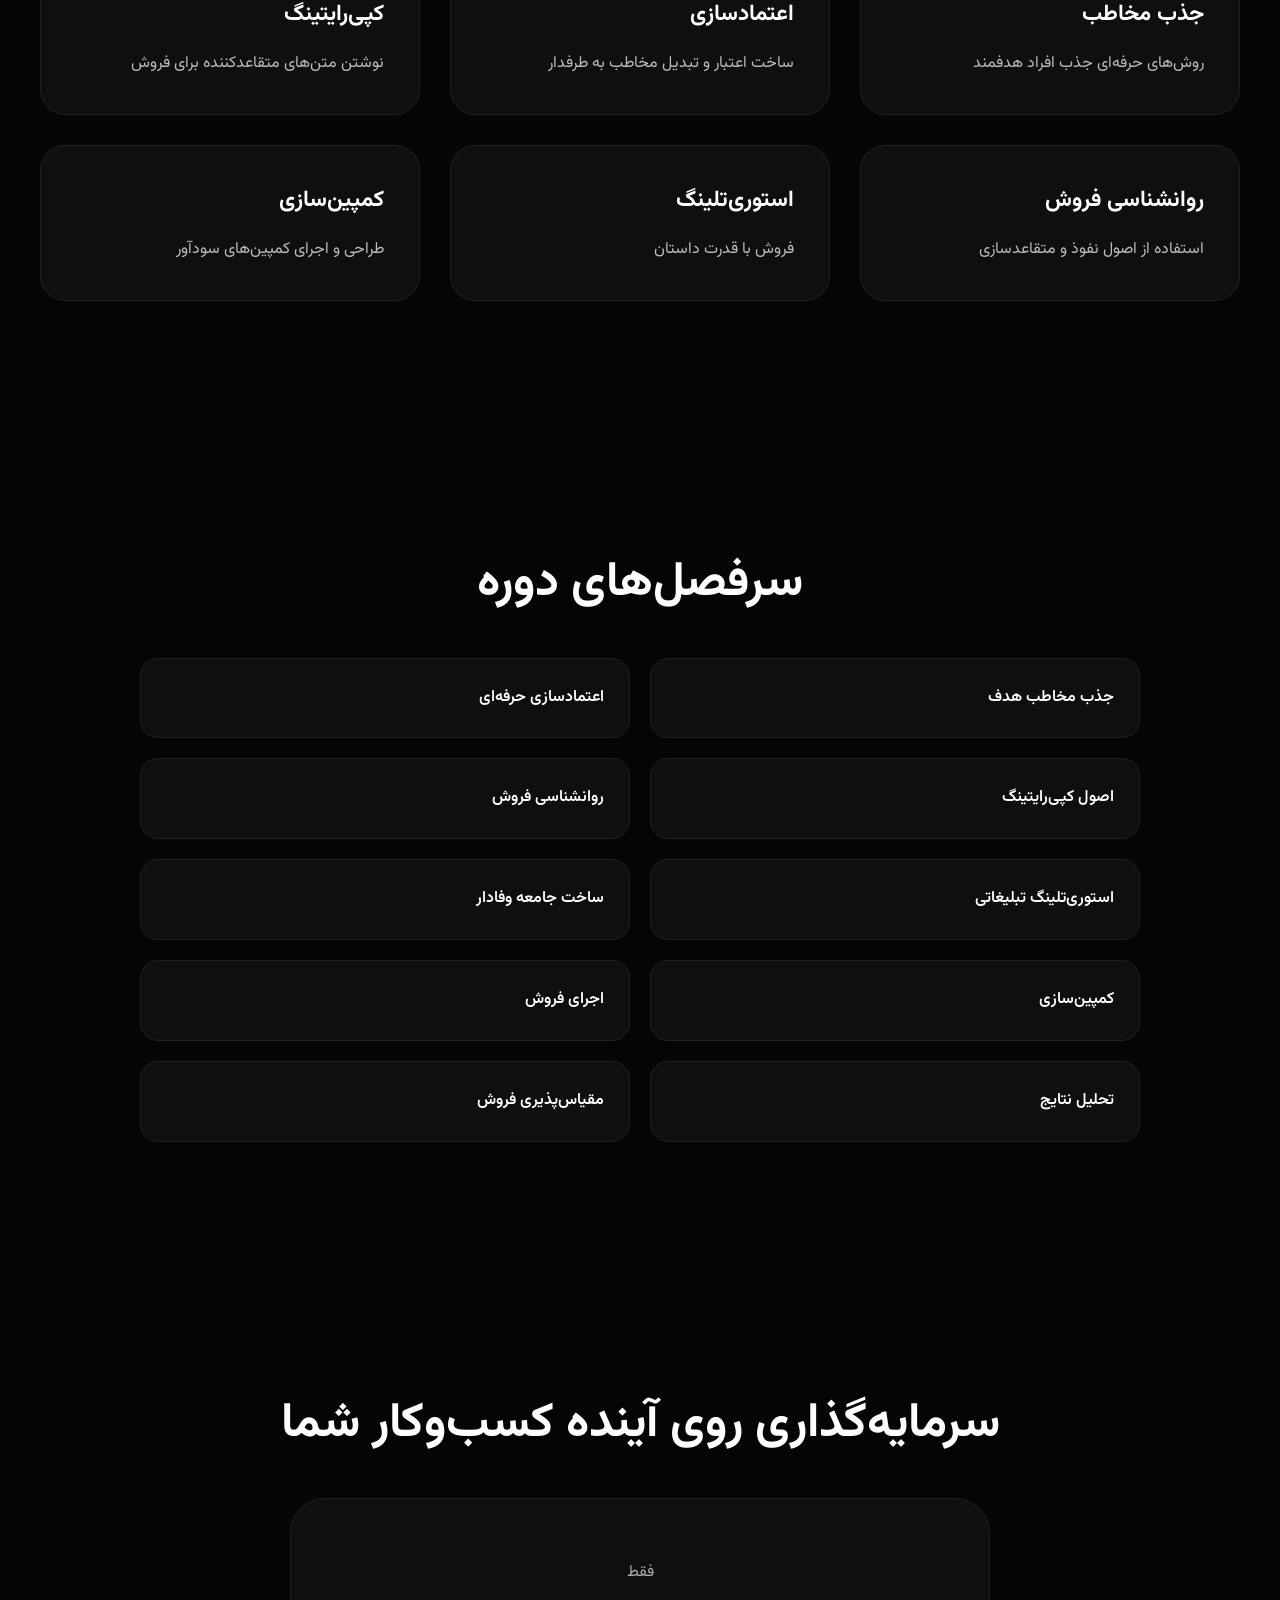
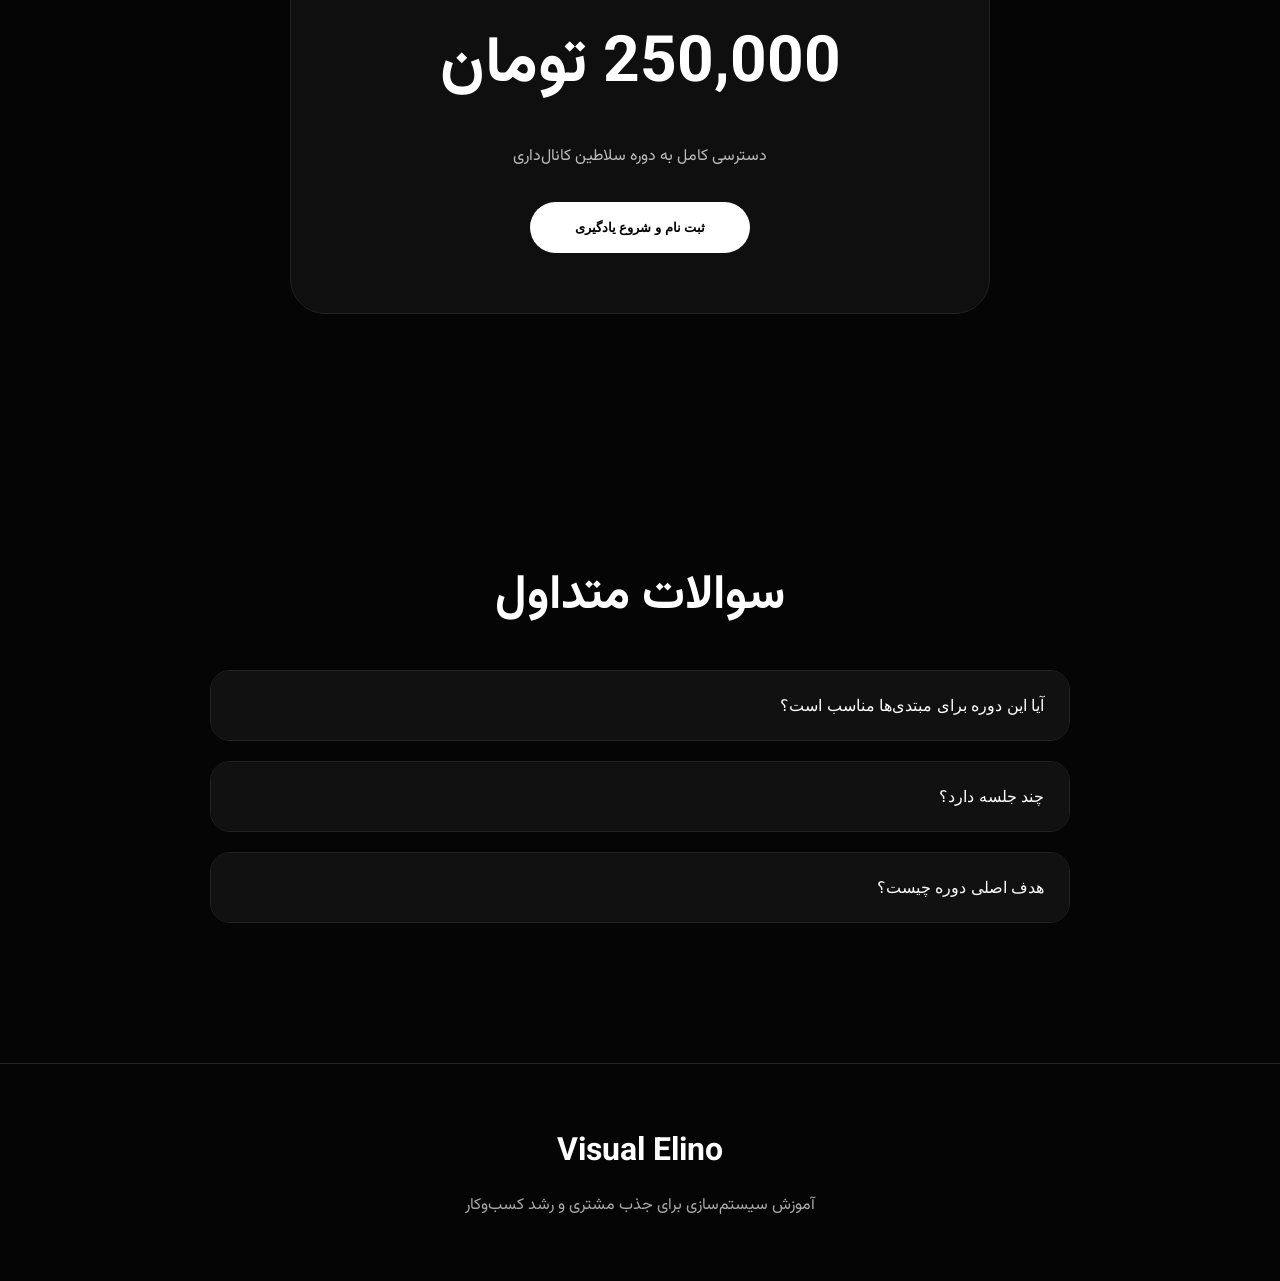
==== commit dabba9c8: "Update butttum" ====
--- a/index.html
+++ b/index.html
@@ -199,9 +199,11 @@
                 دسترسی کامل به دوره سلاطین کانال‌داری
             </p>
 
-            <button>
-                ثبت نام و شروع یادگیری
-            </button>
+            <a href="https://rubika.ir/@Visuall_support">
+                <button>
+                    ثبت نام و شروع یادگیری
+                </button>
+            </a>
 
         </div>
 
--- a/style.css
+++ b/style.css
@@ -1,671 +1,478 @@
-/* ========================================
-   Visual Elino - Main Stylesheet
-   RTL Persian Design
-======================================== */
-
-@import url('https://fonts.googleapis.com/css2?family=Vazirmatn:wght@100;200;300;400;500;600;700;800;900&display=swap');
-
-/* ---- CSS Variables ---- */
-:root {
-  --white: #FFFFFF;
-  --black: #111111;
-  --dark: #222222;
-  --gray-light: #F5F5F5;
-  --gray-mid: #E8E8E8;
-  --gray-text: #6B6B6B;
-  --gray-border: #EBEBEB;
-  --accent: #111111;
-  --accent-hover: #333333;
-  --radius-sm: 8px;
-  --radius-md: 16px;
-  --radius-lg: 24px;
-  --radius-xl: 32px;
-  --shadow-sm: 0 1px 3px rgba(0,0,0,0.06), 0 1px 2px rgba(0,0,0,0.04);
-  --shadow-md: 0 4px 16px rgba(0,0,0,0.08), 0 2px 6px rgba(0,0,0,0.04);
-  --shadow-lg: 0 12px 40px rgba(0,0,0,0.10), 0 4px 12px rgba(0,0,0,0.05);
-  --shadow-xl: 0 24px 60px rgba(0,0,0,0.12);
-  --transition: all 0.3s cubic-bezier(0.4, 0, 0.2, 1);
-  --font: 'Vazirmatn', sans-serif;
-  --nav-height: 72px;
-}
-
-/* Dark Mode */
-[data-theme="dark"] {
-  --white: #111111;
-  --black: #FFFFFF;
-  --dark: #F0F0F0;
-  --gray-light: #1A1A1A;
-  --gray-mid: #2A2A2A;
-  --gray-text: #999999;
-  --gray-border: #2A2A2A;
-  --shadow-sm: 0 1px 3px rgba(0,0,0,0.3);
-  --shadow-md: 0 4px 16px rgba(0,0,0,0.4);
-  --shadow-lg: 0 12px 40px rgba(0,0,0,0.5);
-}
-
-/* ---- Reset & Base ---- */
-*, *::before, *::after { box-sizing: border-box; margin: 0; padding: 0; }
-
-html {
-  font-size: 16px;
-  scroll-behavior: smooth;
-  direction: rtl;
-}
-
-body {
-  font-family: var(--font);
-  background: var(--white);
-  color: var(--black);
-  line-height: 1.7;
-  overflow-x: hidden;
-  transition: background 0.3s ease, color 0.3s ease;
-}
-
-img { max-width: 100%; height: auto; display: block; }
-a { text-decoration: none; color: inherit; }
-ul { list-style: none; }
-button { cursor: pointer; font-family: var(--font); }
-input, textarea { font-family: var(--font); }
-
-/* ---- Loading Screen ---- */
-#loading-screen {
-  position: fixed; inset: 0;
-  background: var(--white);
-  display: flex; align-items: center; justify-content: center;
-  z-index: 9999;
-  transition: opacity 0.5s ease, visibility 0.5s ease;
-}
-#loading-screen.hidden { opacity: 0; visibility: hidden; }
-.loader-logo {
-  font-size: 1.8rem; font-weight: 800; letter-spacing: -1px;
-  animation: pulse 1.2s ease-in-out infinite;
-}
-.loader-logo span { opacity: 0.3; }
-@keyframes pulse { 0%,100%{opacity:1} 50%{opacity:0.4} }
-
-/* ---- Scrollbar ---- */
-::-webkit-scrollbar { width: 6px; }
-::-webkit-scrollbar-track { background: var(--gray-light); }
-::-webkit-scrollbar-thumb { background: #CCCCCC; border-radius: 3px; }
-::-webkit-scrollbar-thumb:hover { background: #AAAAAA; }
-
-/* ---- Typography ---- */
-h1 { font-size: clamp(2.2rem, 5vw, 4rem); font-weight: 800; line-height: 1.2; letter-spacing: -1px; }
-h2 { font-size: clamp(1.6rem, 3vw, 2.6rem); font-weight: 700; line-height: 1.3; letter-spacing: -0.5px; }
-h3 { font-size: clamp(1.1rem, 2vw, 1.5rem); font-weight: 600; }
-h4 { font-size: 1.1rem; font-weight: 600; }
-p { color: var(--gray-text); }
-
-/* ---- Layout ---- */
-.container { max-width: 1200px; margin: 0 auto; padding: 0 24px; }
-.section { padding: 96px 0; }
-.section-sm { padding: 64px 0; }
-
-.section-header { text-align: center; margin-bottom: 64px; }
-.section-header h2 { margin-bottom: 16px; }
-.section-header p { font-size: 1.1rem; max-width: 560px; margin: 0 auto; }
-
-.section-label {
-  display: inline-block; font-size: 0.8rem; font-weight: 600;
-  text-transform: uppercase; letter-spacing: 2px;
-  color: var(--gray-text); margin-bottom: 16px;
-}
-
-/* ---- Grid ---- */
-.grid-2 { display: grid; grid-template-columns: repeat(2, 1fr); gap: 24px; }
-.grid-3 { display: grid; grid-template-columns: repeat(3, 1fr); gap: 24px; }
-.grid-4 { display: grid; grid-template-columns: repeat(4, 1fr); gap: 24px; }
-
-/* ---- Buttons ---- */
-.btn {
-  display: inline-flex; align-items: center; gap: 8px;
-  padding: 14px 28px; border-radius: var(--radius-sm);
-  font-size: 0.95rem; font-weight: 600;
-  border: none; transition: var(--transition);
-  white-space: nowrap;
-}
-.btn-primary {
-  background: var(--black); color: var(--white);
-}
-.btn-primary:hover { background: var(--accent-hover); transform: translateY(-1px); box-shadow: var(--shadow-md); }
-.btn-secondary {
-  background: var(--gray-light); color: var(--black);
-  border: 1px solid var(--gray-border);
-}
-.btn-secondary:hover { background: var(--gray-mid); transform: translateY(-1px); }
-.btn-outline {
-  background: transparent; color: var(--black);
-  border: 1.5px solid var(--gray-border);
-}
-.btn-outline:hover { border-color: var(--black); background: var(--gray-light); }
-.btn-lg { padding: 18px 36px; font-size: 1.05rem; }
-.btn-sm { padding: 10px 20px; font-size: 0.85rem; }
-
-/* ---- Cards ---- */
-.card {
-  background: var(--white);
-  border: 1px solid var(--gray-border);
-  border-radius: var(--radius-md);
-  overflow: hidden;
-  transition: var(--transition);
-  box-shadow: var(--shadow-sm);
-}
-.card:hover { transform: translateY(-4px); box-shadow: var(--shadow-lg); border-color: transparent; }
-.card-body { padding: 28px; }
-.card-img { width: 100%; aspect-ratio: 16/9; object-fit: cover; }
-.card-img-square { width: 100%; aspect-ratio: 1/1; object-fit: cover; }
-
-/* ---- Navigation ---- */
-.navbar {
-  position: fixed; top: 0; left: 0; right: 0;
-  height: var(--nav-height);
-  background: rgba(255,255,255,0.9);
-  backdrop-filter: blur(20px);
-  -webkit-backdrop-filter: blur(20px);
-  border-bottom: 1px solid var(--gray-border);
-  z-index: 1000;
-  transition: var(--transition);
-}
-[data-theme="dark"] .navbar { background: rgba(17,17,17,0.9); }
-.navbar.scrolled { box-shadow: var(--shadow-md); }
-
-.nav-container {
-  max-width: 1200px; margin: 0 auto; padding: 0 24px;
-  height: 100%; display: flex; align-items: center; justify-content: space-between;
-}
-.nav-logo {
-  font-size: 1.3rem; font-weight: 800; letter-spacing: -0.5px;
-  color: var(--black);
-}
-.nav-logo span { opacity: 0.4; }
-
-.nav-links {
-  display: flex; align-items: center; gap: 4px;
-}
-.nav-links a {
-  padding: 8px 14px; border-radius: var(--radius-sm);
-  font-size: 0.9rem; font-weight: 500; color: var(--gray-text);
-  transition: var(--transition);
-}
-.nav-links a:hover, .nav-links a.active { color: var(--black); background: var(--gray-light); }
-
-.nav-actions { display: flex; align-items: center; gap: 12px; }
-
-.theme-toggle {
-  width: 40px; height: 40px;
-  border-radius: 50%; border: 1px solid var(--gray-border);
-  background: transparent; color: var(--black);
-  display: flex; align-items: center; justify-content: center;
-  font-size: 1rem; transition: var(--transition);
-}
-.theme-toggle:hover { background: var(--gray-light); }
-
-.mobile-menu-btn {
-  display: none; width: 40px; height: 40px;
-  border-radius: var(--radius-sm); border: 1px solid var(--gray-border);
-  background: transparent; color: var(--black);
-  flex-direction: column; align-items: center; justify-content: center; gap: 5px;
-}
-.mobile-menu-btn span {
-  width: 20px; height: 2px; background: var(--black);
-  transition: var(--transition); display: block;
-}
-.mobile-menu-btn.active span:nth-child(1) { transform: rotate(45deg) translate(5px, 5px); }
-.mobile-menu-btn.active span:nth-child(2) { opacity: 0; }
-.mobile-menu-btn.active span:nth-child(3) { transform: rotate(-45deg) translate(5px, -5px); }
-
-/* Mobile Nav */
-.mobile-nav {
-  display: none; position: fixed; top: var(--nav-height); left: 0; right: 0;
-  background: var(--white); border-bottom: 1px solid var(--gray-border);
-  padding: 20px 24px; z-index: 999;
-  animation: slideDown 0.2s ease;
-}
-.mobile-nav.open { display: block; }
-.mobile-nav a {
-  display: block; padding: 14px 0;
-  border-bottom: 1px solid var(--gray-border);
-  font-size: 1rem; font-weight: 500; color: var(--black);
-}
-.mobile-nav a:last-child { border-bottom: none; }
-@keyframes slideDown { from{opacity:0;transform:translateY(-10px)} to{opacity:1;transform:translateY(0)} }
-
-/* ---- Hero ---- */
-.hero {
-  padding: calc(var(--nav-height) + 80px) 0 100px;
-  text-align: center;
-  background: linear-gradient(180deg, var(--gray-light) 0%, var(--white) 100%);
-}
-.hero-badge {
-  display: inline-flex; align-items: center; gap: 8px;
-  background: var(--white); border: 1px solid var(--gray-border);
-  border-radius: 100px; padding: 8px 18px;
-  font-size: 0.85rem; font-weight: 500; color: var(--gray-text);
-  margin-bottom: 32px; box-shadow: var(--shadow-sm);
-}
-.hero-badge-dot { width: 6px; height: 6px; background: #22C55E; border-radius: 50%; }
-.hero h1 { margin-bottom: 24px; max-width: 800px; margin-left: auto; margin-right: auto; }
-.hero p { font-size: 1.2rem; max-width: 560px; margin: 0 auto 40px; }
-.hero-buttons { display: flex; gap: 12px; justify-content: center; flex-wrap: wrap; }
-.hero-image {
-  margin-top: 72px; border-radius: var(--radius-xl);
-  overflow: hidden; box-shadow: var(--shadow-xl);
-  max-width: 900px; margin-left: auto; margin-right: auto;
-  border: 1px solid var(--gray-border);
-}
-.hero-image img { width: 100%; }
-
-/* ---- Categories ---- */
-.categories-grid {
-  display: grid; grid-template-columns: repeat(4, 1fr); gap: 20px;
-}
-.category-card {
-  background: var(--gray-light);
-  border-radius: var(--radius-md);
-  padding: 32px 24px;
-  text-align: center;
-  transition: var(--transition);
-  cursor: pointer;
-  border: 1px solid transparent;
-}
-.category-card:hover {
-  background: var(--black); color: var(--white);
-  transform: translateY(-4px); box-shadow: var(--shadow-lg);
-}
-.category-card:hover p { color: rgba(255,255,255,0.6); }
-.category-icon { font-size: 2.5rem; margin-bottom: 16px; }
-.category-card h3 { margin-bottom: 8px; font-size: 1.1rem; }
-.category-card p { font-size: 0.9rem; }
-
-/* ---- Features ---- */
-.features-section { background: var(--gray-light); }
-.features-grid { display: grid; grid-template-columns: repeat(4, 1fr); gap: 20px; }
-.feature-card {
-  background: var(--white); border-radius: var(--radius-md); padding: 32px 24px;
-  border: 1px solid var(--gray-border); transition: var(--transition);
-}
-.feature-card:hover { transform: translateY(-4px); box-shadow: var(--shadow-lg); }
-.feature-num {
-  width: 48px; height: 48px; border-radius: var(--radius-sm);
-  background: var(--black); color: var(--white);
-  display: flex; align-items: center; justify-content: center;
-  font-size: 1.2rem; font-weight: 700; margin-bottom: 20px;
-}
-.feature-card h3 { margin-bottom: 10px; }
-
-/* ---- AI Tools ---- */
-.tools-grid { display: grid; grid-template-columns: repeat(3, 1fr); gap: 20px; }
-.tool-card {
-  background: var(--white); border: 1px solid var(--gray-border);
-  border-radius: var(--radius-md); padding: 24px;
-  display: flex; align-items: flex-start; gap: 16px;
-  transition: var(--transition);
-}
-.tool-card:hover { transform: translateY(-3px); box-shadow: var(--shadow-lg); border-color: transparent; }
-.tool-logo {
-  width: 52px; height: 52px; border-radius: var(--radius-sm);
-  object-fit: cover; flex-shrink: 0;
-  background: var(--gray-light); border: 1px solid var(--gray-border);
-  display: flex; align-items: center; justify-content: center;
-  font-size: 1.5rem;
-}
-.tool-logo img { width: 100%; height: 100%; object-fit: cover; border-radius: var(--radius-sm); }
-.tool-info { flex: 1; }
-.tool-info h4 { margin-bottom: 6px; }
-.tool-info p { font-size: 0.9rem; margin-bottom: 12px; }
-.tool-tag {
-  display: inline-block; padding: 3px 10px; border-radius: 100px;
-  background: var(--gray-light); font-size: 0.78rem; font-weight: 500; color: var(--gray-text);
-  border: 1px solid var(--gray-border);
-}
-
-/* ---- Stats ---- */
-.stats-section {
-  background: var(--black); color: var(--white); padding: 80px 0;
-}
-.stats-grid { display: grid; grid-template-columns: repeat(4, 1fr); gap: 40px; text-align: center; }
-.stat-number { font-size: clamp(2.5rem, 5vw, 4rem); font-weight: 800; letter-spacing: -2px; }
-.stat-label { font-size: 0.95rem; opacity: 0.6; margin-top: 8px; }
-
-/* ---- Testimonials ---- */
-.testimonials-grid { display: grid; grid-template-columns: repeat(3, 1fr); gap: 24px; }
-.testimonial-card {
-  background: var(--gray-light); border-radius: var(--radius-md); padding: 32px;
-  border: 1px solid var(--gray-border); transition: var(--transition);
-}
-.testimonial-card:hover { background: var(--white); box-shadow: var(--shadow-lg); border-color: transparent; }
-.testimonial-stars { color: #F59E0B; font-size: 1rem; margin-bottom: 16px; letter-spacing: 2px; }
-.testimonial-text { font-size: 1rem; color: var(--dark); margin-bottom: 24px; line-height: 1.8; }
-.testimonial-author { display: flex; align-items: center; gap: 12px; }
-.author-avatar {
-  width: 44px; height: 44px; border-radius: 50%; background: var(--gray-mid);
-  display: flex; align-items: center; justify-content: center; font-size: 1.2rem;
-  overflow: hidden; flex-shrink: 0;
-}
-.author-name { font-weight: 600; font-size: 0.95rem; color: var(--black); }
-.author-role { font-size: 0.82rem; color: var(--gray-text); }
-
-/* ---- Newsletter ---- */
-.newsletter-section {
-  background: var(--black); color: var(--white); border-radius: var(--radius-xl);
-  padding: 72px 48px; text-align: center; margin: 0 24px;
-}
-.newsletter-section h2 { color: var(--white); margin-bottom: 16px; }
-.newsletter-section p { color: rgba(255,255,255,0.6); margin-bottom: 36px; font-size: 1.1rem; }
-.newsletter-form { display: flex; gap: 12px; max-width: 480px; margin: 0 auto; }
-.newsletter-form input {
-  flex: 1; padding: 14px 20px; border-radius: var(--radius-sm);
-  border: 1px solid rgba(255,255,255,0.15); background: rgba(255,255,255,0.08);
-  color: var(--white); font-size: 0.95rem; direction: rtl;
-}
-.newsletter-form input::placeholder { color: rgba(255,255,255,0.4); }
-.newsletter-form input:focus { outline: none; border-color: rgba(255,255,255,0.4); }
-.newsletter-form .btn { background: var(--white); color: var(--black); flex-shrink: 0; }
-.newsletter-form .btn:hover { background: var(--gray-light); }
-
-/* ---- Footer ---- */
-.footer {
-  background: var(--black); color: var(--white);
-  padding: 72px 0 32px;
-}
-.footer-grid { display: grid; grid-template-columns: 2fr 1fr 1fr 1fr; gap: 48px; margin-bottom: 48px; }
-.footer-brand p { color: rgba(255,255,255,0.5); margin-top: 16px; line-height: 1.8; font-size: 0.9rem; }
-.footer-logo { font-size: 1.4rem; font-weight: 800; color: var(--white); }
-.footer-col h4 { color: var(--white); margin-bottom: 20px; font-size: 0.9rem; opacity: 0.6; text-transform: uppercase; letter-spacing: 1px; }
-.footer-col ul li { margin-bottom: 10px; }
-.footer-col ul li a { color: rgba(255,255,255,0.6); font-size: 0.9rem; transition: var(--transition); }
-.footer-col ul li a:hover { color: var(--white); }
-.footer-bottom {
-  border-top: 1px solid rgba(255,255,255,0.1);
-  padding-top: 32px; display: flex; align-items: center; justify-content: space-between;
-}
-.footer-bottom p { color: rgba(255,255,255,0.4); font-size: 0.85rem; }
-.social-links { display: flex; gap: 12px; }
-.social-link {
-  width: 36px; height: 36px; border-radius: var(--radius-sm);
-  border: 1px solid rgba(255,255,255,0.15);
-  display: flex; align-items: center; justify-content: center;
-  color: rgba(255,255,255,0.6); font-size: 0.85rem; transition: var(--transition);
-}
-.social-link:hover { background: rgba(255,255,255,0.1); color: var(--white); }
-
-/* ---- Back to Top ---- */
-#back-to-top {
-  position: fixed; bottom: 32px; left: 32px;
-  width: 48px; height: 48px; border-radius: 50%;
-  background: var(--black); color: var(--white);
-  border: none; font-size: 1.2rem;
-  display: flex; align-items: center; justify-content: center;
-  box-shadow: var(--shadow-lg); opacity: 0; visibility: hidden;
-  transition: var(--transition); z-index: 500;
-}
-#back-to-top.visible { opacity: 1; visibility: visible; }
-#back-to-top:hover { transform: translateY(-3px); }
-
-/* ---- Page Hero ---- */
-.page-hero {
-  padding: calc(var(--nav-height) + 60px) 0 60px;
-  background: var(--gray-light); text-align: center;
-  border-bottom: 1px solid var(--gray-border);
-}
-.page-hero h1 { margin-bottom: 16px; }
-.page-hero p { font-size: 1.1rem; max-width: 560px; margin: 0 auto; }
-
-/* ---- Search & Filter ---- */
-.search-filter-bar {
-  display: flex; gap: 16px; align-items: center;
-  margin-bottom: 48px; flex-wrap: wrap;
-}
-.search-box {
-  flex: 1; min-width: 240px;
-  position: relative;
-}
-.search-box input {
-  width: 100%; padding: 12px 20px 12px 48px;
-  border-radius: var(--radius-sm); border: 1px solid var(--gray-border);
-  background: var(--white); font-size: 0.95rem; color: var(--black);
-  direction: rtl; transition: var(--transition);
-}
-.search-box input:focus { outline: none; border-color: var(--black); box-shadow: 0 0 0 3px rgba(0,0,0,0.06); }
-.search-icon {
-  position: absolute; left: 16px; top: 50%; transform: translateY(-50%);
-  color: var(--gray-text); pointer-events: none;
-}
-
-.filter-tags { display: flex; gap: 8px; flex-wrap: wrap; }
-.filter-tag {
-  padding: 8px 18px; border-radius: 100px;
-  border: 1px solid var(--gray-border); background: var(--white);
-  font-size: 0.85rem; font-weight: 500; color: var(--gray-text);
-  cursor: pointer; transition: var(--transition);
-}
-.filter-tag:hover, .filter-tag.active {
-  background: var(--black); color: var(--white); border-color: var(--black);
-}
-
-/* ---- Portfolio Grid ---- */
-.portfolio-grid { display: grid; grid-template-columns: repeat(3, 1fr); gap: 24px; }
-.portfolio-card {
-  background: var(--white); border: 1px solid var(--gray-border);
-  border-radius: var(--radius-md); overflow: hidden; transition: var(--transition);
-}
-.portfolio-card:hover { transform: translateY(-4px); box-shadow: var(--shadow-lg); border-color: transparent; }
-.portfolio-img {
-  width: 100%; aspect-ratio: 4/3; object-fit: cover;
-  background: var(--gray-light);
-  display: flex; align-items: center; justify-content: center;
-  font-size: 3rem;
-}
-.portfolio-img img { width: 100%; height: 100%; object-fit: cover; }
-.portfolio-info { padding: 20px; }
-.portfolio-info h4 { margin-bottom: 6px; }
-.portfolio-meta { display: flex; gap: 8px; margin-top: 12px; flex-wrap: wrap; }
-.portfolio-tag {
-  padding: 3px 10px; border-radius: 100px;
-  background: var(--gray-light); font-size: 0.78rem; color: var(--gray-text);
-  border: 1px solid var(--gray-border);
-}
-
-/* ---- Masonry ---- */
-.masonry {
-  columns: 3; column-gap: 20px;
-}
-.masonry-item {
-  break-inside: avoid; margin-bottom: 20px;
-  border-radius: var(--radius-md); overflow: hidden;
-  transition: var(--transition); cursor: pointer;
-  border: 1px solid var(--gray-border);
-}
-.masonry-item:hover { transform: scale(1.02); box-shadow: var(--shadow-lg); }
-.masonry-item img { width: 100%; display: block; }
-
-/* ---- Blog ---- */
-.blog-grid { display: grid; grid-template-columns: repeat(3, 1fr); gap: 24px; }
-.blog-card {
-  background: var(--white); border: 1px solid var(--gray-border);
-  border-radius: var(--radius-md); overflow: hidden; transition: var(--transition);
-}
-.blog-card:hover { transform: translateY(-4px); box-shadow: var(--shadow-lg); border-color: transparent; }
-.blog-img {
-  width: 100%; aspect-ratio: 16/9; object-fit: cover;
-  background: var(--gray-light); display: flex; align-items: center; justify-content: center;
-  font-size: 2.5rem;
-}
-.blog-img img { width: 100%; height: 100%; object-fit: cover; }
-.blog-body { padding: 24px; }
-.blog-meta { display: flex; gap: 12px; align-items: center; margin-bottom: 12px; }
-.blog-category {
-  padding: 3px 10px; border-radius: 100px;
-  background: var(--gray-light); font-size: 0.78rem; font-weight: 600; color: var(--gray-text);
-}
-.blog-date { font-size: 0.82rem; color: var(--gray-text); }
-.blog-body h3 { margin-bottom: 8px; font-size: 1.1rem; }
-.blog-read { font-size: 0.85rem; color: var(--gray-text); margin-top: 16px; }
-.featured-blog {
-  grid-column: 1 / -1; display: grid; grid-template-columns: 1fr 1fr; gap: 0;
-  border-radius: var(--radius-md); overflow: hidden;
-  border: 1px solid var(--gray-border);
-}
-.featured-blog .blog-img { aspect-ratio: auto; height: 100%; min-height: 280px; }
-.featured-blog .blog-body { padding: 40px; display: flex; flex-direction: column; justify-content: center; }
-.featured-blog h3 { font-size: 1.4rem; }
-
-/* ---- Wealth Page ---- */
-.wealth-card {
-  background: var(--white); border: 1px solid var(--gray-border);
-  border-radius: var(--radius-md); padding: 32px;
-  transition: var(--transition);
-}
-.wealth-card:hover { transform: translateY(-4px); box-shadow: var(--shadow-lg); border-color: transparent; }
-.wealth-icon { font-size: 2.2rem; margin-bottom: 20px; }
-.wealth-card h3 { margin-bottom: 12px; }
-.roadmap {
-  position: relative; padding: 0;
-}
-.roadmap::before {
-  content: ''; position: absolute; right: 23px; top: 0; bottom: 0;
-  width: 2px; background: var(--gray-border);
-}
-.roadmap-item {
-  display: flex; gap: 24px; margin-bottom: 40px; position: relative;
-}
-.roadmap-dot {
-  width: 48px; height: 48px; border-radius: 50%;
-  background: var(--white); border: 2px solid var(--gray-border);
-  display: flex; align-items: center; justify-content: center;
-  font-weight: 700; flex-shrink: 0; z-index: 1; font-size: 0.9rem;
-  transition: var(--transition);
-}
-.roadmap-item:hover .roadmap-dot { background: var(--black); color: var(--white); border-color: var(--black); }
-.roadmap-content { flex: 1; padding-top: 10px; }
-.roadmap-content h4 { margin-bottom: 6px; }
-
-/* ---- About ---- */
-.team-grid { display: grid; grid-template-columns: repeat(4, 1fr); gap: 24px; }
-.team-card {
-  text-align: center; padding: 32px 20px;
-  background: var(--gray-light); border-radius: var(--radius-md);
-  transition: var(--transition); border: 1px solid transparent;
-}
-.team-card:hover { background: var(--white); border-color: var(--gray-border); box-shadow: var(--shadow-lg); }
-.team-avatar {
-  width: 80px; height: 80px; border-radius: 50%;
-  background: var(--gray-mid); margin: 0 auto 16px;
-  display: flex; align-items: center; justify-content: center;
-  font-size: 2rem; overflow: hidden;
-}
-.team-card h3 { font-size: 1rem; margin-bottom: 4px; }
-.team-role { font-size: 0.85rem; color: var(--gray-text); }
-.social-cards { display: grid; grid-template-columns: repeat(3, 1fr); gap: 20px; }
-.social-card {
-  padding: 32px; border-radius: var(--radius-md);
-  text-align: center; transition: var(--transition);
-  cursor: pointer; border: 1px solid var(--gray-border);
-}
-.social-card:hover { transform: translateY(-4px); box-shadow: var(--shadow-lg); }
-.social-card-telegram { background: linear-gradient(135deg, #2AABEE15, #2AABEE05); }
-.social-card-instagram { background: linear-gradient(135deg, #E1306C15, #F7752505); }
-.social-card-rubika { background: linear-gradient(135deg, #00C85015, #00C85005); }
-.social-card-icon { font-size: 2.5rem; margin-bottom: 12px; }
-.social-card h3 { margin-bottom: 6px; }
-.social-handle { font-size: 0.9rem; color: var(--gray-text); margin-top: 8px; }
-
-/* ---- Contact ---- */
-.contact-grid { display: grid; grid-template-columns: 1fr 1.5fr; gap: 48px; align-items: start; }
-.contact-info h2 { margin-bottom: 16px; }
-.contact-info p { margin-bottom: 32px; }
-.contact-cards { display: flex; flex-direction: column; gap: 16px; }
-.contact-card {
-  display: flex; align-items: center; gap: 16px;
-  padding: 20px; border-radius: var(--radius-md);
-  background: var(--gray-light); border: 1px solid var(--gray-border);
-  transition: var(--transition);
-}
-.contact-card:hover { background: var(--white); box-shadow: var(--shadow-md); }
-.contact-card-icon { font-size: 1.5rem; }
-.contact-card-text h4 { font-size: 0.9rem; font-weight: 600; margin-bottom: 2px; }
-.contact-card-text p { font-size: 0.85rem; }
-.contact-form-card {
-  background: var(--white); border: 1px solid var(--gray-border);
-  border-radius: var(--radius-lg); padding: 40px;
-  box-shadow: var(--shadow-sm);
-}
-.form-group { margin-bottom: 20px; }
-.form-group label { display: block; font-size: 0.9rem; font-weight: 600; margin-bottom: 8px; }
-.form-control {
-  width: 100%; padding: 14px 16px;
-  border-radius: var(--radius-sm); border: 1px solid var(--gray-border);
-  background: var(--gray-light); color: var(--black); font-size: 0.95rem;
-  direction: rtl; transition: var(--transition);
-}
-.form-control:focus { outline: none; border-color: var(--black); background: var(--white); box-shadow: 0 0 0 3px rgba(0,0,0,0.06); }
-textarea.form-control { resize: vertical; min-height: 140px; }
-.faq-list { display: flex; flex-direction: column; gap: 12px; }
-.faq-item {
-  border: 1px solid var(--gray-border); border-radius: var(--radius-md);
-  overflow: hidden; transition: var(--transition);
-}
-.faq-question {
-  display: flex; justify-content: space-between; align-items: center;
-  padding: 20px 24px; cursor: pointer; font-weight: 600;
-  background: var(--white); user-select: none;
-}
-.faq-question:hover { background: var(--gray-light); }
-.faq-icon { font-size: 1.2rem; transition: var(--transition); flex-shrink: 0; }
-.faq-item.open .faq-icon { transform: rotate(45deg); }
-.faq-answer { padding: 0 24px; max-height: 0; overflow: hidden; transition: max-height 0.3s ease, padding 0.3s ease; }
-.faq-item.open .faq-answer { max-height: 300px; padding: 0 24px 20px; }
-
-/* ---- Animations ---- */
-.fade-in { opacity: 0; transform: translateY(24px); transition: opacity 0.6s ease, transform 0.6s ease; }
-.fade-in.visible { opacity: 1; transform: translateY(0); }
-.fade-in-delay-1 { transition-delay: 0.1s; }
-.fade-in-delay-2 { transition-delay: 0.2s; }
-.fade-in-delay-3 { transition-delay: 0.3s; }
-.fade-in-delay-4 { transition-delay: 0.4s; }
-
-/* ---- Utility ---- */
-.text-center { text-align: center; }
-.mb-8 { margin-bottom: 8px; }
-.mb-16 { margin-bottom: 16px; }
-.mb-24 { margin-bottom: 24px; }
-.mb-48 { margin-bottom: 48px; }
-.mt-48 { margin-top: 48px; }
-.gap-12 { gap: 12px; }
-.flex { display: flex; }
-.flex-center { display: flex; align-items: center; justify-content: center; }
-.hidden { display: none !important; }
-.sr-only { position: absolute; width: 1px; height: 1px; overflow: hidden; clip: rect(0,0,0,0); }
-
-/* ---- Responsive ---- */
-@media (max-width: 1024px) {
-  .grid-4, .features-grid, .categories-grid, .stats-grid { grid-template-columns: repeat(2, 1fr); }
-  .footer-grid { grid-template-columns: 1fr 1fr; }
-  .team-grid { grid-template-columns: repeat(2, 1fr); }
-  .masonry { columns: 2; }
-  .tools-grid { grid-template-columns: repeat(2, 1fr); }
-}
-
-@media (max-width: 768px) {
-  .nav-links { display: none; }
-  .mobile-menu-btn { display: flex; }
-  .hero { padding: calc(var(--nav-height) + 48px) 0 72px; }
-  .grid-2, .grid-3, .portfolio-grid, .blog-grid, .testimonials-grid { grid-template-columns: 1fr; }
-  .social-cards { grid-template-columns: 1fr; }
-  .contact-grid { grid-template-columns: 1fr; }
-  .footer-grid { grid-template-columns: 1fr; gap: 32px; }
-  .featured-blog { grid-template-columns: 1fr; }
-  .newsletter-form { flex-direction: column; }
-  .newsletter-section { padding: 48px 24px; margin: 0 16px; }
-  .masonry { columns: 1; }
-  .tools-grid { grid-template-columns: 1fr; }
-  .team-grid { grid-template-columns: repeat(2, 1fr); }
-  .roadmap::before { right: 23px; }
-  .stats-grid { grid-template-columns: repeat(2, 1fr); }
-}
-
-@media (max-width: 480px) {
-  .hero-buttons { flex-direction: column; align-items: center; }
-  .team-grid { grid-template-columns: 1fr; }
-  .features-grid, .categories-grid { grid-template-columns: 1fr; }
-}
+*{
+    margin:0;
+    padding:0;
+    box-sizing:border-box;
+    scroll-behavior:smooth;
+}
+
+:root{
+    --bg:#050505;
+    --card:#0f0f0f;
+    --card2:#151515;
+    --white:#ffffff;
+    --gray:#b5b5b5;
+    --border:#222;
+}
+
+body{
+    font-family:'Vazirmatn',sans-serif;
+    background:var(--bg);
+    color:var(--white);
+    overflow-x:hidden;
+    line-height:1.8;
+}
+
+/* Scrollbar */
+
+::-webkit-scrollbar{
+    width:8px;
+}
+
+::-webkit-scrollbar-track{
+    background:#000;
+}
+
+::-webkit-scrollbar-thumb{
+    background:#444;
+    border-radius:20px;
+}
+
+/* Header */
+
+header{
+    position:fixed;
+    width:100%;
+    top:0;
+    z-index:1000;
+    backdrop-filter:blur(12px);
+    background:rgba(0,0,0,.75);
+    border-bottom:1px solid var(--border);
+}
+
+.navbar{
+    max-width:1200px;
+    margin:auto;
+    display:flex;
+    justify-content:space-between;
+    align-items:center;
+    padding:20px;
+}
+
+.logo{
+    font-size:1.4rem;
+    font-weight:800;
+    letter-spacing:1px;
+}
+
+.navbar ul{
+    display:flex;
+    list-style:none;
+    gap:35px;
+}
+
+.navbar a{
+    text-decoration:none;
+    color:white;
+    transition:.3s;
+}
+
+.navbar a:hover{
+    opacity:.7;
+}
+
+.nav-btn{
+    padding:12px 22px;
+    border:1px solid white;
+    border-radius:50px;
+}
+
+.nav-btn:hover{
+    background:white;
+    color:black;
+}
+
+/* Hero */
+
+.hero{
+    min-height:100vh;
+    display:grid;
+    grid-template-columns:1fr 1fr;
+    align-items:center;
+    gap:80px;
+    max-width:1200px;
+    margin:auto;
+    padding:140px 20px 80px;
+}
+
+.badge{
+    display:inline-block;
+    padding:10px 18px;
+    border:1px solid #333;
+    border-radius:50px;
+    margin-bottom:25px;
+    color:#d5d5d5;
+}
+
+.hero h1{
+    font-size:5rem;
+    font-weight:900;
+    line-height:1.1;
+}
+
+.hero h2{
+    font-size:2rem;
+    margin-top:20px;
+    color:#ddd;
+}
+
+.hero p{
+    margin-top:25px;
+    color:var(--gray);
+    max-width:650px;
+}
+
+.hero-buttons{
+    display:flex;
+    gap:20px;
+    margin-top:40px;
+}
+
+.primary-btn{
+    background:white;
+    color:black;
+    padding:16px 34px;
+    border-radius:50px;
+    text-decoration:none;
+    font-weight:700;
+    transition:.3s;
+}
+
+.primary-btn:hover{
+    transform:translateY(-4px);
+}
+
+.secondary-btn{
+    border:1px solid #444;
+    padding:16px 34px;
+    border-radius:50px;
+    text-decoration:none;
+    color:white;
+}
+
+.secondary-btn:hover{
+    background:#111;
+}
+
+/* Course Card */
+
+.course-card{
+    background:linear-gradient(
+    145deg,
+    #111,
+    #060606
+    );
+
+    border:1px solid #222;
+    padding:50px;
+    border-radius:30px;
+    text-align:center;
+    box-shadow:0 0 60px rgba(255,255,255,.03);
+}
+
+.course-card span{
+    color:#aaa;
+}
+
+.course-card h3{
+    font-size:2.5rem;
+    margin:15px 0;
+}
+
+.course-card p{
+    color:#b8b8b8;
+}
+
+.price-box{
+    margin-top:30px;
+    padding:20px;
+    border-radius:20px;
+    background:white;
+    color:black;
+    font-weight:800;
+    font-size:1.5rem;
+}
+
+/* Sections */
+
+section{
+    padding:120px 20px;
+}
+
+section h2{
+    text-align:center;
+    font-size:3rem;
+    margin-bottom:30px;
+}
+
+.about{
+    max-width:1000px;
+    margin:auto;
+    text-align:center;
+}
+
+.about p{
+    color:#bdbdbd;
+    font-size:1.15rem;
+}
+
+/* Features */
+
+.feature-grid{
+    max-width:1200px;
+    margin:auto;
+    display:grid;
+    grid-template-columns:repeat(3,1fr);
+    gap:30px;
+}
+
+.feature-card{
+    background:var(--card);
+    border:1px solid var(--border);
+    padding:35px;
+    border-radius:25px;
+    transition:.3s;
+}
+
+.feature-card:hover{
+    transform:translateY(-8px);
+    border-color:#555;
+}
+
+.feature-card h3{
+    margin-bottom:15px;
+    font-size:1.4rem;
+}
+
+.feature-card p{
+    color:#bcbcbc;
+}
+
+/* Curriculum */
+
+.timeline{
+    max-width:1000px;
+    margin:auto;
+    display:grid;
+    grid-template-columns:repeat(2,1fr);
+    gap:20px;
+}
+
+.item{
+    background:var(--card);
+    border:1px solid #222;
+    padding:25px;
+    border-radius:18px;
+    font-weight:600;
+    transition:.3s;
+}
+
+.item:hover{
+    background:#151515;
+}
+
+/* Pricing */
+
+.pricing-card{
+    max-width:700px;
+    margin:auto;
+    background:var(--card);
+    border:1px solid #222;
+    border-radius:35px;
+    padding:60px;
+    text-align:center;
+}
+
+.pricing-card span{
+    color:#aaa;
+}
+
+.pricing-card h3{
+    font-size:4rem;
+    margin:20px 0;
+}
+
+.pricing-card p{
+    color:#bdbdbd;
+}
+
+.pricing-card button{
+    margin-top:30px;
+    padding:18px 45px;
+    border:none;
+    border-radius:50px;
+    background:white;
+    color:black;
+    font-weight:800;
+    cursor:pointer;
+    transition:.3s;
+}
+
+.pricing-card button:hover{
+    transform:scale(1.05);
+}
+
+/* FAQ */
+
+.faq{
+    max-width:900px;
+    margin:auto;
+}
+
+.faq-item{
+    border:1px solid #222;
+    margin-bottom:20px;
+    border-radius:20px;
+    overflow:hidden;
+}
+
+.faq-question{
+    width:100%;
+    padding:25px;
+    background:#111;
+    border:none;
+    color:white;
+    text-align:right;
+    font-size:1rem;
+    cursor:pointer;
+}
+
+.faq-answer{
+    display:none;
+    padding:25px;
+    background:#0a0a0a;
+    color:#bdbdbd;
+}
+
+.faq-item.active .faq-answer{
+    display:block;
+}
+
+/* Footer */
+
+footer{
+    border-top:1px solid #222;
+    text-align:center;
+    padding:60px 20px;
+}
+
+footer h3{
+    font-size:2rem;
+    margin-bottom:10px;
+}
+
+footer p{
+    color:#aaa;
+}
+
+/* Glow Background */
+
+body::before{
+    content:"";
+    position:fixed;
+    width:700px;
+    height:700px;
+    background:radial-gradient(
+    circle,
+    rgba(255,255,255,.05),
+    transparent 70%
+    );
+    top:-200px;
+    left:-200px;
+    pointer-events:none;
+    z-index:-1;
+}
+
+/* Responsive */
+
+@media(max-width:992px){
+
+    .hero{
+        grid-template-columns:1fr;
+        text-align:center;
+    }
+
+    .hero p{
+        margin:auto;
+        margin-top:20px;
+    }
+
+    .hero-buttons{
+        justify-content:center;
+    }
+
+    .feature-grid{
+        grid-template-columns:1fr 1fr;
+    }
+}
+
+@media(max-width:768px){
+
+    .navbar ul{
+        display:none;
+    }
+
+    .hero h1{
+        font-size:3rem;
+    }
+
+    .hero h2{
+        font-size:1.3rem;
+    }
+
+    .feature-grid{
+        grid-template-columns:1fr;
+    }
+
+    .timeline{
+        grid-template-columns:1fr;
+    }
+
+    section h2{
+        font-size:2rem;
+    }
+
+    .pricing-card h3{
+        font-size:2.5rem;
+    }
+
+    .hero-buttons{
+        flex-direction:column;
+    }
+}
+
+
+.cursor{
+    position:fixed;
+    width:250px;
+    height:250px;
+    border-radius:50%;
+    background:radial-gradient(
+        circle,
+        rgba(255,255,255,.08),
+        transparent 70%
+    );
+    pointer-events:none;
+    transform:translate(-50%,-50%);
+    z-index:-1;
+}
+
+.hidden-section{
+    opacity:0;
+    transform:translateY(60px);
+    transition:all .8s ease;
+}
+
+.show-section{
+    opacity:1;
+    transform:translateY(0);
+}
